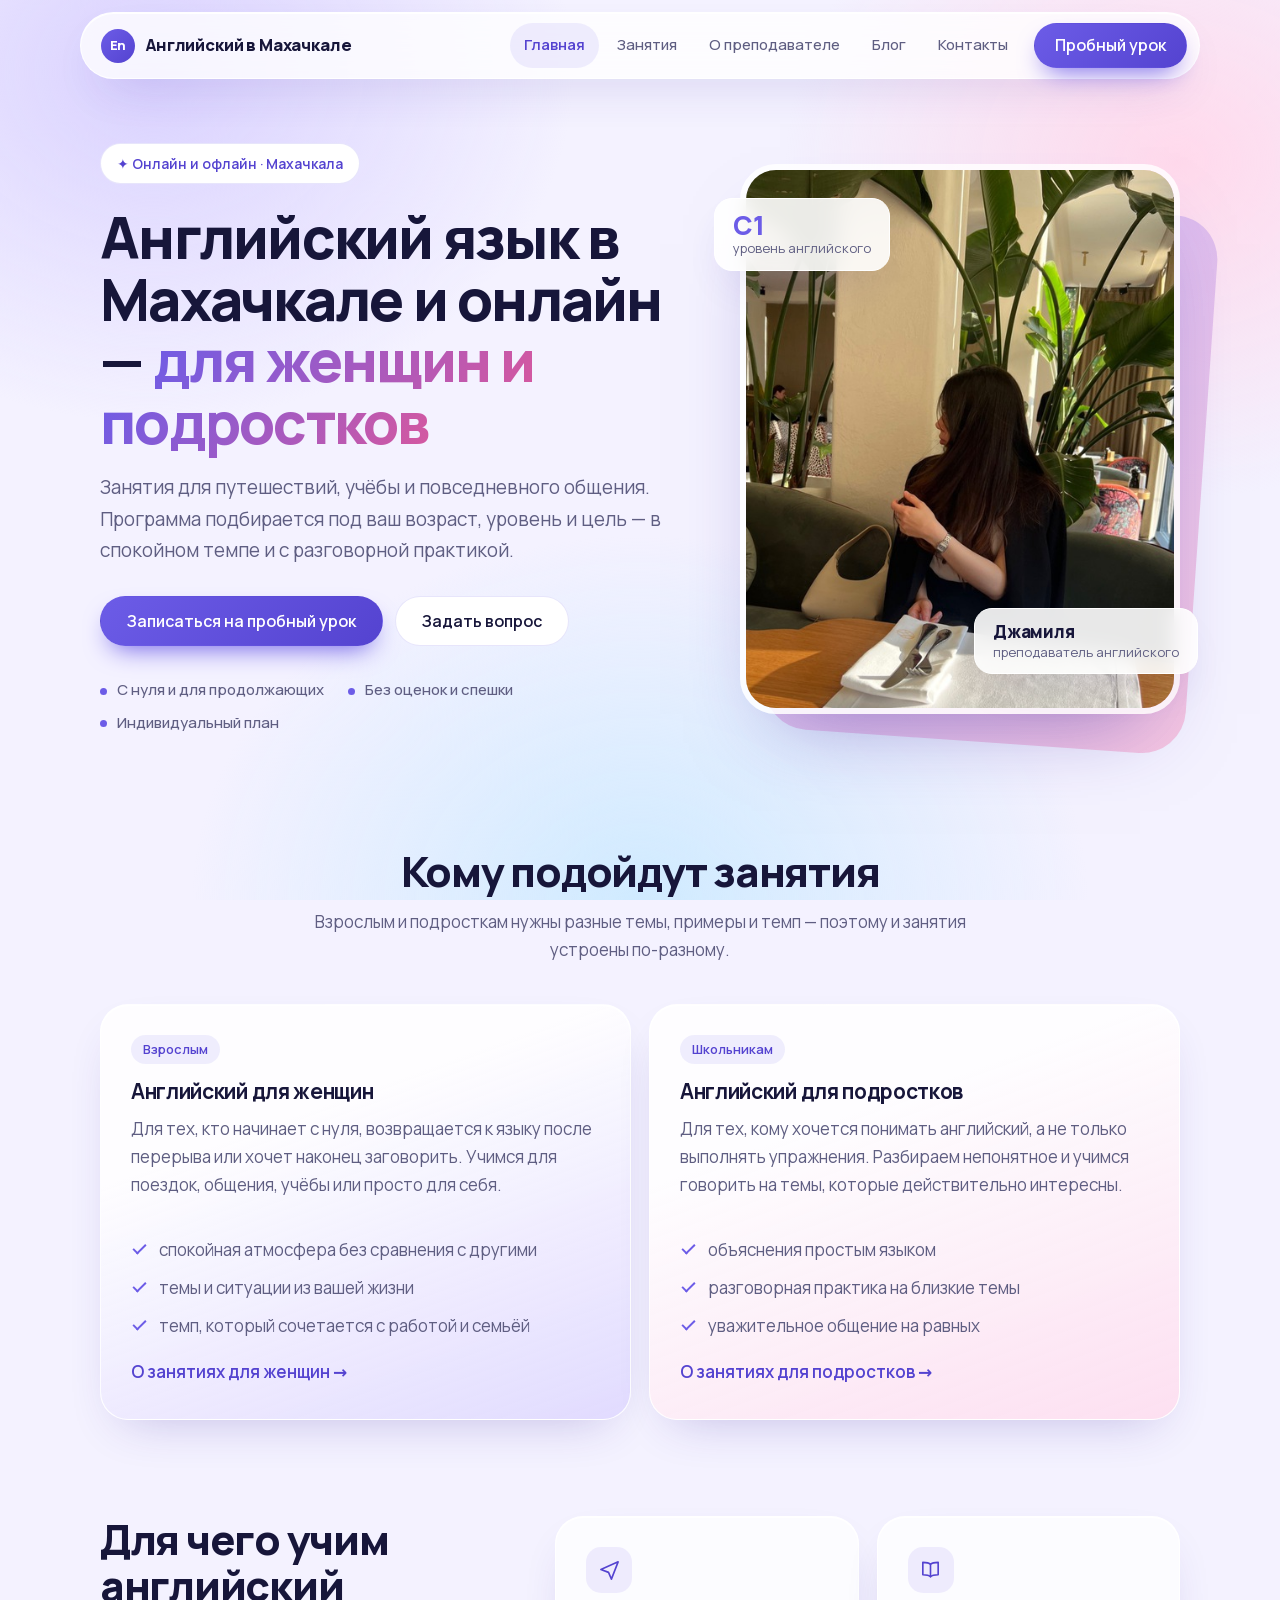
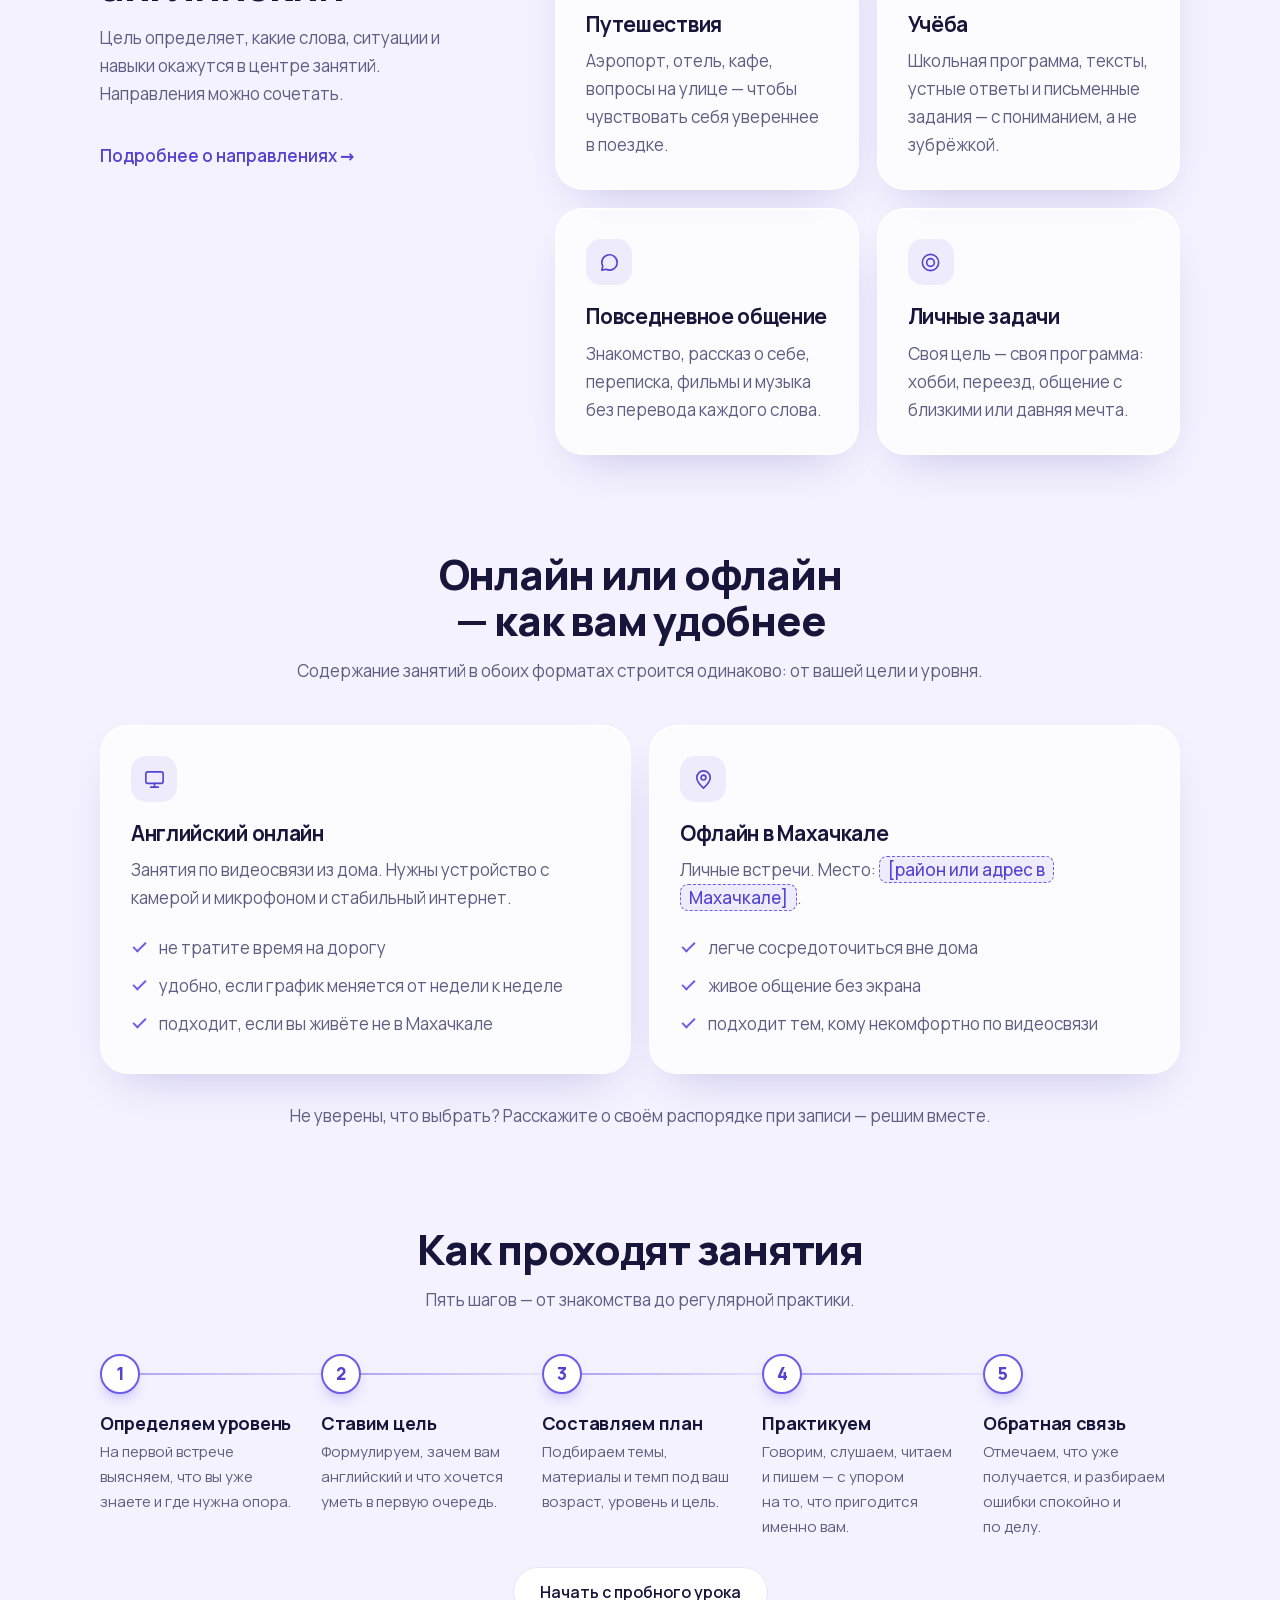
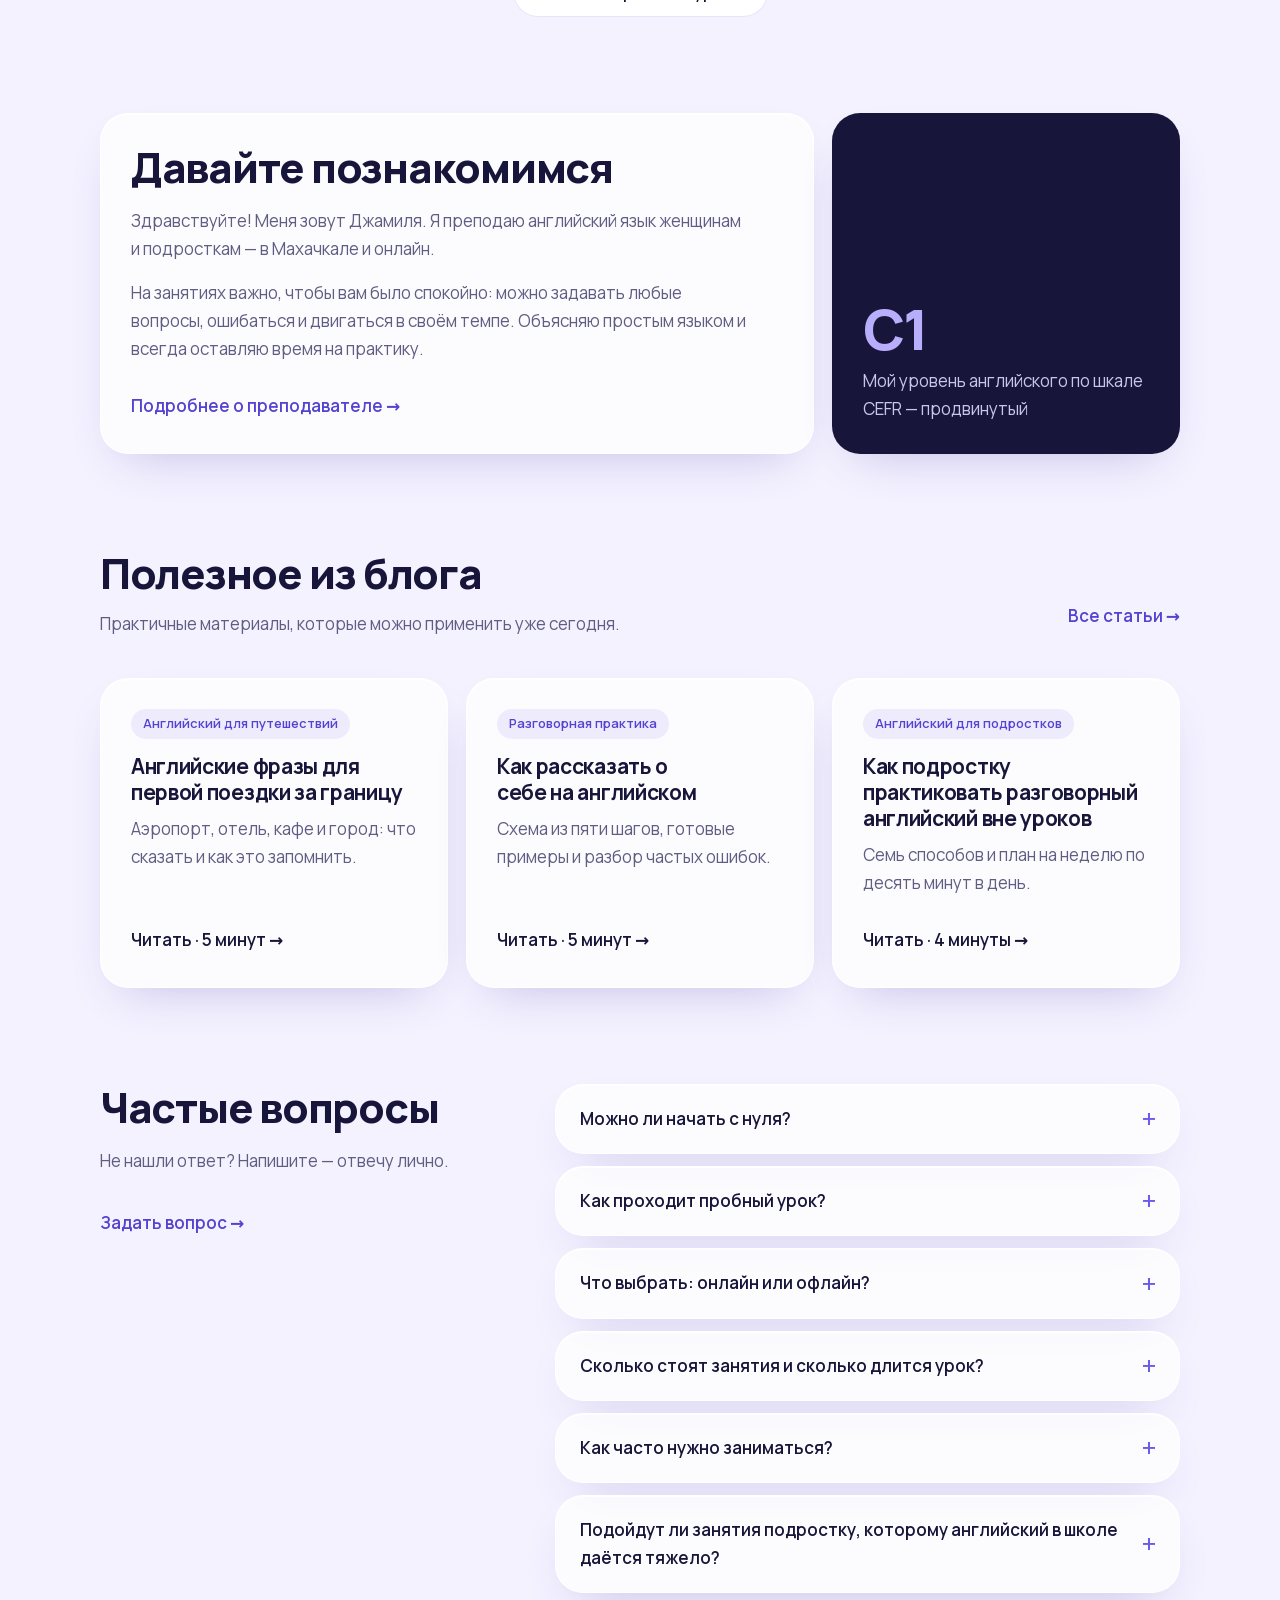
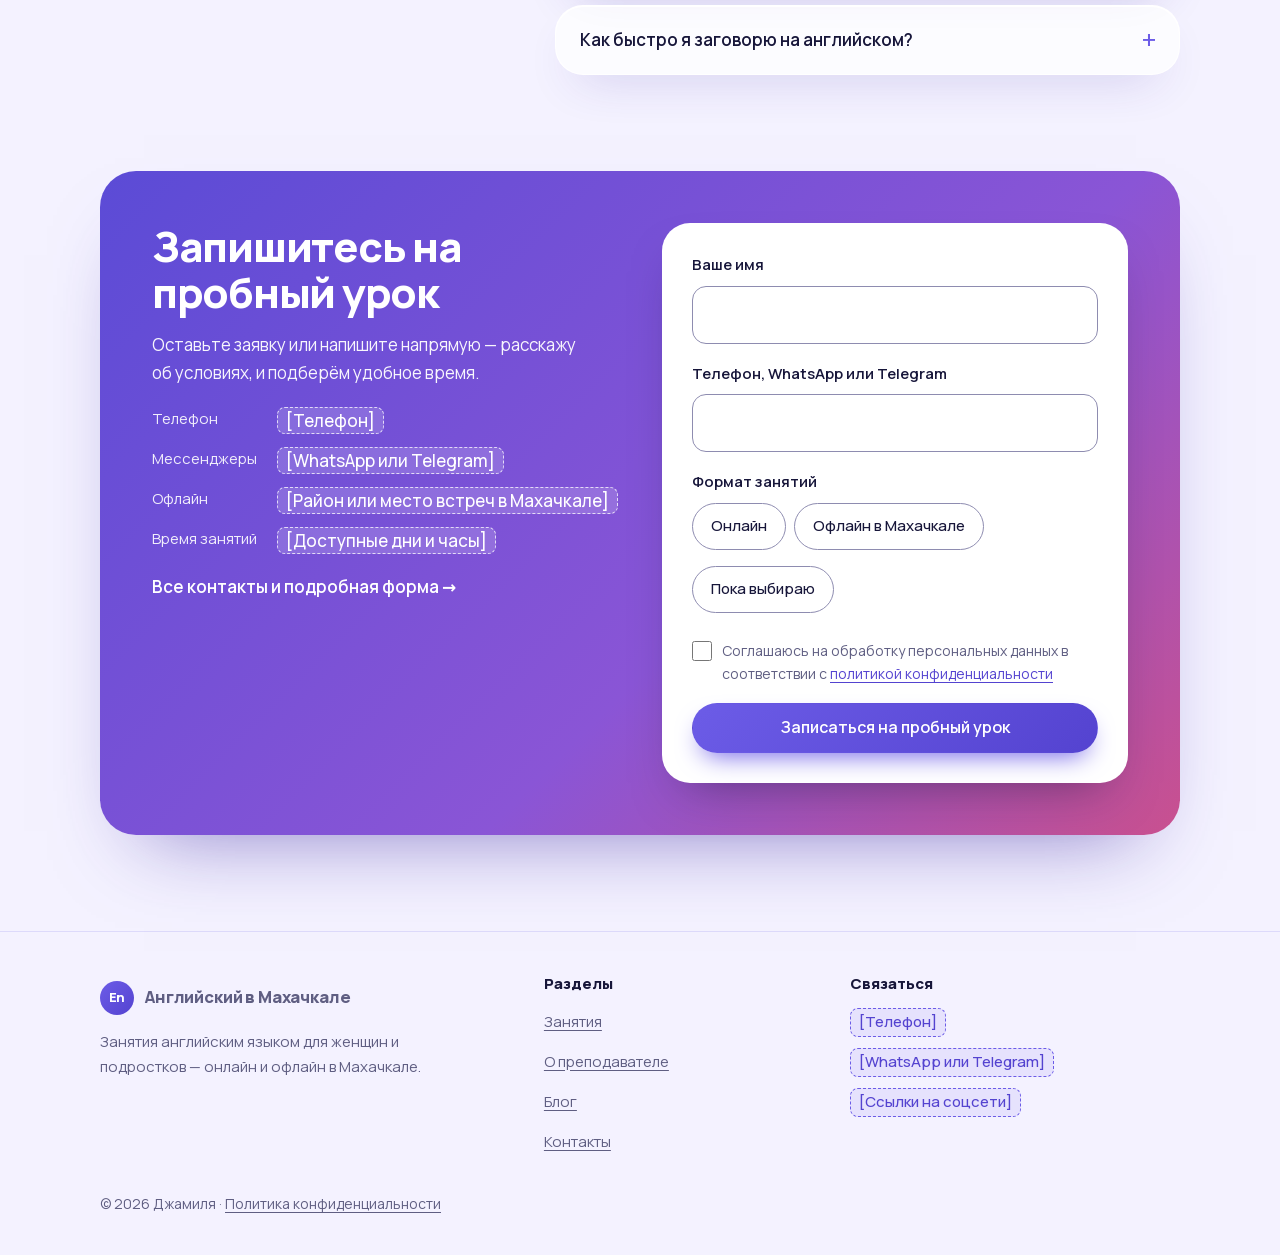
==== index.html @ 47efc15c "Add files via upload" ====
<!doctype html>
<html lang="ru" class="no-js">
<head>
<meta charset="utf-8">
<meta name="viewport" content="width=device-width, initial-scale=1">
<title>Английский язык в Махачкале для женщин и подростков — онлайн и офлайн</title>
<meta name="description" content="Репетитор английского в Махачкале: занятия для женщин и подростков онлайн и офлайн. Английский для путешествий, учёбы и общения. Запишитесь на пробный урок.">
<meta name="theme-color" content="#f4f2ff">
<meta property="og:type" content="website">
<meta property="og:locale" content="ru_RU">
<meta property="og:title" content="Английский язык в Махачкале для женщин и подростков — онлайн и офлайн">
<meta property="og:description" content="Занятия английским для путешествий, учёбы и повседневного общения. Программа подбирается под возраст, уровень и цель.">
<link rel="icon" href="favicon.svg" type="image/svg+xml">
<link rel="preload" href="fonts/manrope-cyrillic.woff2" as="font" type="font/woff2" crossorigin>
<link rel="stylesheet" href="css/style.css?v=5">
<script>document.documentElement.className = 'js'</script>
<script src="js/site.js?v=5" defer></script>
<script type="application/ld+json">
{
  "@context": "https://schema.org",
  "@type": "FAQPage",
  "mainEntity": [
    {"@type": "Question", "name": "Можно ли начать с нуля?", "acceptedAnswer": {"@type": "Answer", "text": "Да. Программа подбирается под ваш начальный уровень. Если вы никогда не учили английский или всё забыли, начнём с самых основ и будем двигаться в комфортном темпе."}},
    {"@type": "Question", "name": "Как проходит пробный урок?", "acceptedAnswer": {"@type": "Answer", "text": "Мы знакомимся, обсуждаем, зачем вам английский, и определяем ваш текущий уровень. Вы пробуете формат занятий и решаете, подходит ли он вам. Условия пробного урока подскажу при записи."}},
    {"@type": "Question", "name": "Что выбрать: онлайн или офлайн?", "acceptedAnswer": {"@type": "Answer", "text": "Онлайн удобен, если важно экономить время на дорогу или вы живёте не в Махачкале. Офлайн подойдёт тем, кому легче сосредоточиться при личной встрече. Содержание занятий в обоих форматах строится одинаково — от вашей цели."}},
    {"@type": "Question", "name": "Сколько стоят занятия и сколько длится урок?", "acceptedAnswer": {"@type": "Answer", "text": "Стоимость, продолжительность и расписание зависят от формата. Напишите мне или оставьте заявку — расскажу об актуальных условиях и свободном времени."}},
    {"@type": "Question", "name": "Как часто нужно заниматься?", "acceptedAnswer": {"@type": "Answer", "text": "Это зависит от вашей цели и графика. Важнее всего регулярность: небольшие, но постоянные шаги дают больше, чем редкие рывки. Удобный ритм обсудим на первой встрече."}},
    {"@type": "Question", "name": "Подойдут ли занятия подростку, которому английский в школе даётся тяжело?", "acceptedAnswer": {"@type": "Answer", "text": "Да. Сначала разберёмся, где именно возникают трудности, и вернёмся к темам, которые остались непонятыми. Занятия проходят в спокойной обстановке, без оценок и сравнения с одноклассниками."}},
    {"@type": "Question", "name": "Как быстро я заговорю на английском?", "acceptedAnswer": {"@type": "Answer", "text": "У каждого свой темп: он зависит от начального уровня, регулярности занятий и практики между уроками. Обещать точный срок было бы нечестно. Разговорной практике уделяем время с первых занятий — начиная с простых фраз о себе."}}
  ]
}
</script>
<script type="application/ld+json">
{
  "@context": "https://schema.org",
  "@graph": [
    {
      "@type": "WebSite",
      "name": "Английский в Махачкале",
      "inLanguage": "ru",
      "description": "Занятия английским языком для женщин и подростков — онлайн и офлайн в Махачкале."
    },
    {
      "@type": "Person",
      "name": "Джамиля",
      "jobTitle": "Преподаватель английского языка",
      "knowsLanguage": "en",
      "workLocation": {
        "@type": "City",
        "name": "Махачкала"
      },
      "description": "Преподаёт английский язык женщинам и подросткам онлайн и офлайн в Махачкале. Уровень английского — C1."
    }
  ]
}
</script>
</head>
<body>
<a class="skip" href="#main">Перейти к содержанию</a>

<header class="site-header">
  <a class="logo" href="index.html" aria-label="Английский в Махачкале — на главную"><span class="logo-mark" aria-hidden="true">En</span>Английский в Махачкале</a>
  <button class="nav-toggle" type="button" aria-expanded="false" aria-controls="site-nav"><span class="sr-only">Меню</span><span aria-hidden="true"></span></button>
  <nav id="site-nav" class="site-nav" aria-label="Основная навигация">
    <a href="index.html" aria-current="page">Главная</a>
    <a href="zanyatiya.html">Занятия</a>
    <a href="o-prepodavatele.html">О преподавателе</a>
    <a href="blog.html">Блог</a>
    <a href="kontakty.html">Контакты</a>
    <a class="btn" href="kontakty.html#zapis">Пробный урок</a>
  </nav>
</header>

<main id="main">
  <div class="wrap">

    <section class="hero">
      <div class="hero-text">
        <span class="chip">✦ Онлайн и офлайн · Махачкала</span>
        <h1>Английский язык в Махачкале и онлайн — <em>для женщин и подростков</em></h1>
        <p class="lead">Занятия для путешествий, учёбы и повседневного общения. Программа подбирается под ваш возраст, уровень и цель — в спокойном темпе и с разговорной практикой.</p>
        <div class="actions">
          <a class="btn" href="#zapis">Записаться на пробный урок</a>
          <a class="btn btn-ghost" href="kontakty.html#svyaz">Задать вопрос</a>
        </div>
        <ul class="facts">
          <li>С нуля и для продолжающих</li>
          <li>Без оценок и спешки</li>
          <li>Индивидуальный план</li>
        </ul>
      </div>
      <div class="hero-visual">
        <figure class="hero-photo">
          <img src="images/prepodavatel-angliyskogo.jpg" width="640" height="640" fetchpriority="high" alt="Джамиля, преподаватель английского языка в Махачкале, за столиком в кафе среди зелени">
        </figure>
        <p class="float float-a"><strong>C1</strong>уровень английского</p>
        <p class="float float-b"><strong>Джамиля</strong>преподаватель английского</p>
      </div>
    </section>

    <section class="section" aria-labelledby="h-komu">
      <div class="section-head">
        <h2 id="h-komu">Кому подойдут занятия</h2>
        <p>Взрослым и подросткам нужны разные темы, примеры и темп — поэтому и занятия устроены по-разному.</p>
      </div>
      <div class="grid g2">
        <div class="card tint-violet">
          <span class="tag">Взрослым</span>
          <h3>Английский для женщин</h3>
          <p>Для тех, кто начинает с нуля, возвращается к языку после перерыва или хочет наконец заговорить. Учимся для поездок, общения, учёбы или просто для себя.</p>
          <ul class="ticks">
            <li>спокойная атмосфера без сравнения с другими</li>
            <li>темы и ситуации из вашей жизни</li>
            <li>темп, который сочетается с работой и семьёй</li>
          </ul>
          <a class="more" href="zanyatiya.html#dlya-zhenshchin">О занятиях для женщин&nbsp;→</a>
        </div>
        <div class="card tint-pink">
          <span class="tag">Школьникам</span>
          <h3>Английский для подростков</h3>
          <p>Для тех, кому хочется понимать английский, а не только выполнять упражнения. Разбираем непонятное и учимся говорить на темы, которые действительно интересны.</p>
          <ul class="ticks">
            <li>объяснения простым языком</li>
            <li>разговорная практика на близкие темы</li>
            <li>уважительное общение на равных</li>
          </ul>
          <a class="more" href="zanyatiya.html#dlya-podrostkov">О занятиях для подростков&nbsp;→</a>
        </div>
      </div>
    </section>

    <section class="section" aria-labelledby="h-tseli">
      <div class="split">
        <div class="split-head">
          <h2 id="h-tseli">Для чего учим английский</h2>
          <p>Цель определяет, какие слова, ситуации и навыки окажутся в центре занятий. Направления можно сочетать.</p>
          <a class="more" href="zanyatiya.html#napravleniya">Подробнее о направлениях&nbsp;→</a>
        </div>
        <div class="grid g2">
          <div class="card">
            <div class="ico" aria-hidden="true"><svg viewBox="0 0 24 24"><path d="M3 12l18-8-7 18-3-7z"/></svg></div>
            <h3>Путешествия</h3>
            <p>Аэропорт, отель, кафе, вопросы на улице — чтобы чувствовать себя увереннее в поездке.</p>
          </div>
          <div class="card">
            <div class="ico" aria-hidden="true"><svg viewBox="0 0 24 24"><path d="M12 6.5C10.5 5 8 4.5 4 4.5v13c4 0 6.5.5 8 2 1.5-1.5 4-2 8-2v-13c-4 0-6.5.5-8 2z"/><path d="M12 6.5v13"/></svg></div>
            <h3>Учёба</h3>
            <p>Школьная программа, тексты, устные ответы и письменные задания — с пониманием, а не зубрёжкой.</p>
          </div>
          <div class="card">
            <div class="ico" aria-hidden="true"><svg viewBox="0 0 24 24"><path d="M20 12a8 8 0 0 1-11.6 7.1L4 20l1-4.2A8 8 0 1 1 20 12z"/></svg></div>
            <h3>Повседневное общение</h3>
            <p>Знакомство, рассказ о себе, переписка, фильмы и музыка без перевода каждого слова.</p>
          </div>
          <div class="card">
            <div class="ico" aria-hidden="true"><svg viewBox="0 0 24 24"><circle cx="12" cy="12" r="8.5"/><circle cx="12" cy="12" r="4"/></svg></div>
            <h3>Личные задачи</h3>
            <p>Своя цель — своя программа: хобби, переезд, общение с близкими или давняя мечта.</p>
          </div>
        </div>
      </div>
    </section>

    <section class="section" id="formaty" aria-labelledby="h-formaty">
      <div class="section-head">
        <h2 id="h-formaty">Онлайн или офлайн — как вам удобнее</h2>
        <p>Содержание занятий в обоих форматах строится одинаково: от вашей цели и уровня.</p>
      </div>
      <div class="grid g2">
        <div class="card">
          <div class="ico" aria-hidden="true"><svg viewBox="0 0 24 24"><rect x="3" y="4" width="18" height="12" rx="2"/><path d="M8 20h8M12 16v4"/></svg></div>
          <h3>Английский онлайн</h3>
          <p>Занятия по видеосвязи из дома. Нужны устройство с камерой и микрофоном и стабильный интернет.</p>
          <ul class="ticks">
            <li>не тратите время на дорогу</li>
            <li>удобно, если график меняется от недели к неделе</li>
            <li>подходит, если вы живёте не в Махачкале</li>
          </ul>
        </div>
        <div class="card">
          <div class="ico" aria-hidden="true"><svg viewBox="0 0 24 24"><path d="M12 21s7-6.2 7-11a7 7 0 1 0-14 0c0 4.8 7 11 7 11z"/><circle cx="12" cy="10" r="2.5"/></svg></div>
          <h3>Офлайн в Махачкале</h3>
          <p>Личные встречи. Место: <span class="fill">[район или адрес в Махачкале]</span>.</p>
          <ul class="ticks">
            <li>легче сосредоточиться вне дома</li>
            <li>живое общение без экрана</li>
            <li>подходит тем, кому некомфортно по видеосвязи</li>
          </ul>
        </div>
      </div>
      <p class="hint">Не уверены, что выбрать? Расскажите о своём распорядке при записи — решим вместе.</p>
    </section>

    <section class="section" aria-labelledby="h-process">
      <div class="section-head">
        <h2 id="h-process">Как проходят занятия</h2>
        <p>Пять шагов — от знакомства до регулярной практики.</p>
      </div>
      <ol class="steps">
        <li><h3>Определяем уровень</h3><p>На первой встрече выясняем, что вы уже знаете и где нужна опора.</p></li>
        <li><h3>Ставим цель</h3><p>Формулируем, зачем вам английский и что хочется уметь в первую очередь.</p></li>
        <li><h3>Составляем план</h3><p>Подбираем темы, материалы и темп под ваш возраст, уровень и цель.</p></li>
        <li><h3>Практикуем</h3><p>Говорим, слушаем, читаем и пишем — с упором на то, что пригодится именно вам.</p></li>
        <li><h3>Обратная связь</h3><p>Отмечаем, что уже получается, и разбираем ошибки спокойно и по делу.</p></li>
      </ol>
      <p class="hint"><a class="btn btn-ghost" href="#zapis">Начать с пробного урока</a></p>
    </section>

    <section class="section" aria-labelledby="h-znakomstvo">
      <div class="bento">
        <div class="card b-intro">
          <h2 id="h-znakomstvo">Давайте познакомимся</h2>
          <p>Здравствуйте! Меня зовут Джамиля. Я преподаю английский язык женщинам и подросткам — в Махачкале и онлайн.</p>
          <p>На занятиях важно, чтобы вам было спокойно: можно задавать любые вопросы, ошибаться и двигаться в своём темпе. Объясняю простым языком и всегда оставляю время на практику.</p>
          <a class="more" href="o-prepodavatele.html">Подробнее о преподавателе&nbsp;→</a>
        </div>
        <div class="card dark b-stat">
          <p class="big">C1</p>
          <p>Мой уровень английского по шкале CEFR — продвинутый</p>
        </div>
      </div>
    </section>

    <!-- ОТЗЫВЫ. Раскомментируйте блок, когда появятся настоящие отзывы учеников (с их согласия).
    <section class="section" aria-labelledby="h-otzyvy">
      <div class="section-head"><h2 id="h-otzyvy">Отзывы учеников</h2></div>
      <div class="grid g3">
        <figure class="card review">
          <blockquote>Текст отзыва</blockquote>
          <figcaption><cite>Имя ученицы или ученика</cite></figcaption>
        </figure>
      </div>
    </section>
    -->

    <section class="section" aria-labelledby="h-blog">
      <div class="section-head row">
        <div>
          <h2 id="h-blog">Полезное из блога</h2>
          <p>Практичные материалы, которые можно применить уже сегодня.</p>
        </div>
        <a class="more" href="blog.html">Все статьи&nbsp;→</a>
      </div>
      <div class="grid g3">
        <article class="card post">
          <span class="tag">Английский для путешествий</span>
          <h3><a href="blog/angliyskie-frazy-dlya-pervoy-poezdki.html">Английские фразы для первой поездки за границу</a></h3>
          <p>Аэропорт, отель, кафе и город: что сказать и как это запомнить.</p>
          <span class="more" aria-hidden="true">Читать · 5 минут&nbsp;→</span>
        </article>
        <article class="card post">
          <span class="tag">Разговорная практика</span>
          <h3><a href="blog/kak-rasskazat-o-sebe-na-angliyskom.html">Как рассказать о себе на английском</a></h3>
          <p>Схема из пяти шагов, готовые примеры и разбор частых ошибок.</p>
          <span class="more" aria-hidden="true">Читать · 5 минут&nbsp;→</span>
        </article>
        <article class="card post">
          <span class="tag">Английский для подростков</span>
          <h3><a href="blog/kak-podrostku-praktikovat-razgovornyy-angliyskiy.html">Как подростку практиковать разговорный английский вне уроков</a></h3>
          <p>Семь способов и план на неделю по десять минут в день.</p>
          <span class="more" aria-hidden="true">Читать · 4 минуты&nbsp;→</span>
        </article>
      </div>
    </section>

    <section class="section" aria-labelledby="h-faq">
      <div class="split">
        <div class="split-head">
          <h2 id="h-faq">Частые вопросы</h2>
          <p>Не нашли ответ? Напишите — отвечу лично.</p>
          <a class="more" href="kontakty.html#svyaz">Задать вопрос&nbsp;→</a>
        </div>
        <div class="faq">
          <details class="card"><summary>Можно ли начать с нуля?</summary><p>Да. Программа подбирается под ваш начальный уровень. Если вы никогда не учили английский или всё забыли, начнём с самых основ и будем двигаться в комфортном темпе.</p></details>
          <details class="card"><summary>Как проходит пробный урок?</summary><p>Мы знакомимся, обсуждаем, зачем вам английский, и определяем ваш текущий уровень. Вы пробуете формат занятий и решаете, подходит ли он вам. Условия пробного урока подскажу при записи.</p></details>
          <details class="card"><summary>Что выбрать: онлайн или офлайн?</summary><p>Онлайн удобен, если важно экономить время на дорогу или вы живёте не в Махачкале. Офлайн подойдёт тем, кому легче сосредоточиться при личной встрече. Содержание занятий в обоих форматах строится одинаково — от вашей цели.</p></details>
          <details class="card"><summary>Сколько стоят занятия и сколько длится урок?</summary><p>Стоимость, продолжительность и расписание зависят от формата. Напишите мне или оставьте заявку — расскажу об актуальных условиях и свободном времени.</p></details>
          <details class="card"><summary>Как часто нужно заниматься?</summary><p>Это зависит от вашей цели и графика. Важнее всего регулярность: небольшие, но постоянные шаги дают больше, чем редкие рывки. Удобный ритм обсудим на первой встрече.</p></details>
          <details class="card"><summary>Подойдут ли занятия подростку, которому английский в школе даётся тяжело?</summary><p>Да. Сначала разберёмся, где именно возникают трудности, и вернёмся к темам, которые остались непонятыми. Занятия проходят в спокойной обстановке, без оценок и сравнения с одноклассниками.</p></details>
          <details class="card"><summary>Как быстро я заговорю на английском?</summary><p>У каждого свой темп: он зависит от начального уровня, регулярности занятий и практики между уроками. Обещать точный срок было бы нечестно. Разговорной практике уделяем время с первых занятий — начиная с простых фраз о себе.</p></details>
        </div>
      </div>
    </section>

    <section class="section" id="zapis" aria-labelledby="h-zapis">
      <div class="signup">
        <div class="signup-text">
          <h2 id="h-zapis">Запишитесь на пробный урок</h2>
          <p>Оставьте заявку или напишите напрямую — расскажу об условиях, и подберём удобное время.</p>
          <dl class="contacts">
            <dt>Телефон</dt><dd><span class="fill">[Телефон]</span></dd>
            <dt>Мессенджеры</dt><dd><span class="fill">[WhatsApp или Telegram]</span></dd>
            <dt>Офлайн</dt><dd><span class="fill">[Район или место встреч в Махачкале]</span></dd>
            <dt>Время занятий</dt><dd><span class="fill">[Доступные дни и часы]</span></dd>
          </dl>
          <a class="more" href="kontakty.html">Все контакты и подробная форма&nbsp;→</a>
        </div>
        <form class="form" data-lead aria-label="Запись на пробный урок">
          <input type="hidden" name="form" value="Главная: запись на пробный урок">
          <div class="field">
            <label for="q-name">Ваше имя</label>
            <input id="q-name" name="name" type="text" autocomplete="name" required>
          </div>
          <div class="field">
            <label for="q-contact">Телефон, WhatsApp или Telegram</label>
            <input id="q-contact" name="contact" type="text" autocomplete="tel" required>
          </div>
          <fieldset class="field">
            <legend>Формат занятий</legend>
            <div class="opts">
              <label class="opt"><input type="radio" name="format" value="Онлайн" required><span>Онлайн</span></label>
              <label class="opt"><input type="radio" name="format" value="Офлайн в Махачкале"><span>Офлайн в Махачкале</span></label>
              <label class="opt"><input type="radio" name="format" value="Пока выбираю"><span>Пока выбираю</span></label>
            </div>
          </fieldset>
          <label class="consent"><input type="checkbox" name="consent" required><span>Соглашаюсь на обработку персональных данных в соответствии с <a href="politika-konfidentsialnosti.html">политикой конфиденциальности</a></span></label>
          <div class="hp" aria-hidden="true"><label>Не заполняйте это поле <input type="text" name="website" tabindex="-1" autocomplete="off"></label></div>
          <button class="btn" type="submit">Записаться на пробный урок</button>
          <p class="form-status" role="status" aria-live="polite"></p>
        </form>
      </div>
    </section>

  </div>
</main>

<footer class="site-footer">
  <div class="wrap">
    <div class="footer-grid">
      <div>
        <a class="logo" href="index.html"><span class="logo-mark" aria-hidden="true">En</span>Английский в Махачкале</a>
        <p>Занятия английским языком для женщин и подростков — онлайн и офлайн в Махачкале.</p>
      </div>
      <nav aria-label="Разделы сайта">
        <h2>Разделы</h2>
        <ul>
          <li><a href="zanyatiya.html">Занятия</a></li>
          <li><a href="o-prepodavatele.html">О преподавателе</a></li>
          <li><a href="blog.html">Блог</a></li>
          <li><a href="kontakty.html">Контакты</a></li>
        </ul>
      </nav>
      <div>
        <h2>Связаться</h2>
        <ul>
          <li><span class="fill">[Телефон]</span></li>
          <li><span class="fill">[WhatsApp или Telegram]</span></li>
          <li><span class="fill">[Ссылки на соцсети]</span></li>
        </ul>
      </div>
    </div>
    <p class="footer-bottom">© 2026 Джамиля · <a href="politika-konfidentsialnosti.html">Политика конфиденциальности</a></p>
  </div>
</footer>

<a class="btn mobile-cta" href="#zapis">Записаться на пробный урок</a>
</body>
</html>
---- css/style.css ----
/* ==========================================================================
   Английский в Махачкале — стили сайта
   Палитра: мягкие пастельные градиенты, «стекло» и фиолетовый акцент
   ========================================================================== */

/* Шрифт Manrope лежит в папке fonts (лицензия SIL OFL — fonts/OFL.txt) */
@font-face {
  font-family: "Manrope";
  font-style: normal;
  font-weight: 400 800;
  font-display: swap;
  src: url("../fonts/manrope-cyrillic.woff2") format("woff2");
  unicode-range: U+0301, U+0400-045F, U+0490-0491, U+04B0-04B1, U+2116;
}
@font-face {
  font-family: "Manrope";
  font-style: normal;
  font-weight: 400 800;
  font-display: swap;
  src: url("../fonts/manrope-latin.woff2") format("woff2");
  unicode-range: U+0000-00FF, U+0131, U+0152-0153, U+02BB-02BC, U+02C6, U+02DA, U+02DC, U+0304, U+0308, U+0329, U+2000-206F, U+20AC, U+2122, U+2191, U+2193, U+2212, U+2215, U+FEFF, U+FFFD;
}

:root {
  --bg: #f4f2ff;
  --ink: #17163a;
  --mute: #5f5e82;
  --accent: #6c5ce7;
  --accent-dark: #5443d0;
  --accent-pink: #d6589f;
  --accent-soft: rgba(108, 92, 231, .1);
  --gradient: linear-gradient(135deg, #5b4bd6, #8a55d6 60%, #c9508f);
  --card: rgba(255, 255, 255, .74);
  --line: rgba(108, 92, 231, .16);
  --field-line: #8e8cb0;
  --danger: #b3261e;
  --ok: #1d7a4c;
  --radius: 28px;
  --radius-md: 18px;
  --radius-sm: 14px;
  --shadow: 0 20px 50px -24px rgba(60, 40, 160, .3);
  --ease: cubic-bezier(.2, .7, .2, 1);
  --z-cta: 9;
  --z-header: 10;
  --z-consent: 11;
}

*, *::before, *::after { box-sizing: border-box; }
html { scroll-behavior: smooth; -webkit-text-size-adjust: 100%; }
[id] { scroll-margin-top: 104px; }

body {
  margin: 0;
  color: var(--ink);
  background: var(--bg);
  font: 400 17px/1.65 Manrope, system-ui, -apple-system, "Segoe UI", Roboto, sans-serif;
  -webkit-font-smoothing: antialiased;
  overflow-x: hidden;
}
body::before {
  content: "";
  position: fixed;
  inset: 0;
  z-index: -1;
  pointer-events: none;
  background:
    radial-gradient(600px 500px at 12% 8%, #d9d1ff, transparent 70%),
    radial-gradient(560px 480px at 92% 18%, #ffd9ec, transparent 70%),
    radial-gradient(640px 520px at 50% 100%, #cfeaff, transparent 70%);
}
::selection { background: rgba(108, 92, 231, .22); }

img { max-width: 100%; height: auto; }
a { color: var(--accent-dark); text-underline-offset: 3px; }
a:hover { color: var(--accent); }
:focus-visible { outline: 3px solid var(--accent); outline-offset: 3px; border-radius: 6px; }

h1, h2, h3 { margin: 0; letter-spacing: -.03em; line-height: 1.1; text-wrap: balance; overflow-wrap: break-word; }
h1 { font-size: clamp(32px, 4.6vw, 58px); font-weight: 800; line-height: 1.06; }
h2 { font-size: clamp(26px, 3.4vw, 42px); font-weight: 800; }
h3, .h3 { font-size: 21px; font-weight: 700; letter-spacing: -.015em; line-height: 1.25; }
h1 em {
  font-style: normal;
  color: var(--accent);
  background: linear-gradient(120deg, var(--accent), var(--accent-pink));
  -webkit-background-clip: text;
  background-clip: text;
  -webkit-text-fill-color: transparent;
  -webkit-box-decoration-break: clone;
  box-decoration-break: clone;
}
p { margin: 0 0 16px; text-wrap: pretty; }

main { overflow-x: clip; }
.wrap { max-width: 1120px; margin: 0 auto; padding: 0 20px; }
.sr-only { position: absolute; width: 1px; height: 1px; overflow: hidden; clip: rect(0 0 0 0); white-space: nowrap; }
.skip { position: absolute; left: -999px; top: 8px; z-index: 20; background: var(--ink); color: #fff; padding: 10px 16px; border-radius: 10px; }
.skip:focus { left: 8px; color: #fff; }

/* Поля, которые нужно заполнить своими данными */
.fill {
  background: var(--accent-soft);
  border: 1px dashed var(--accent);
  border-radius: 8px;
  padding: 1px 8px;
  color: var(--accent-dark);
  font-weight: 500;
  -webkit-box-decoration-break: clone;
  box-decoration-break: clone;
}

/* --- Карточка («стекло») ------------------------------------------------ */
.card {
  background: var(--card);
  border: 1px solid rgba(255, 255, 255, .9);
  border-radius: var(--radius);
  box-shadow: inset 0 1px 0 #fff, var(--shadow);
  padding: 30px;
}
.card h3, .card .h3 { margin-bottom: 10px; }
.card p { color: var(--mute); }
.card > :last-child { margin-bottom: 0; }
.card.dark { background: var(--ink); border-color: transparent; box-shadow: var(--shadow); color: #fff; }
.card.dark p { color: #c9c6ee; }
.card.dark .big { color: #b9aefc !important; }
.card.tint-violet { background: linear-gradient(160deg, rgba(255, 255, 255, .86) 30%, rgba(217, 209, 255, .7)); }
.card.tint-pink { background: linear-gradient(160deg, rgba(255, 255, 255, .86) 30%, rgba(255, 217, 236, .75)); }

/* --- Шапка -------------------------------------------------------------- */
.site-header {
  position: sticky;
  top: 12px;
  z-index: var(--z-header);
  width: calc(100% - 40px);
  max-width: 1120px;
  margin: 12px auto 0;
  padding: 10px 12px 10px 20px;
  border-radius: 999px;
  display: flex;
  align-items: center;
  justify-content: space-between;
  gap: 16px;
  background: rgba(255, 255, 255, .78);
  border: 1px solid rgba(255, 255, 255, .9);
  box-shadow: inset 0 1px 0 #fff, var(--shadow);
  -webkit-backdrop-filter: blur(16px);
  backdrop-filter: blur(16px);
}
.logo { display: inline-flex; align-items: center; gap: 10px; min-height: 44px; font-weight: 800; font-size: 16.5px; line-height: 1.15; color: var(--ink); text-decoration: none; letter-spacing: -.01em; }
.logo:hover { color: var(--ink); }
.logo-mark { flex: none; width: 34px; height: 34px; border-radius: 50%; background: linear-gradient(135deg, var(--accent), var(--accent-dark)); color: #fff; display: grid; place-items: center; font-size: 13px; }
.site-nav { display: flex; align-items: center; gap: 4px; font-size: 15px; font-weight: 500; }
.site-nav a { padding: 10px 14px; border-radius: 999px; color: var(--mute); text-decoration: none; transition: background .2s, color .2s; }
.site-nav a:hover { color: var(--ink); background: rgba(108, 92, 231, .06); }
.site-nav a[aria-current="page"] { color: var(--accent-dark); background: var(--accent-soft); font-weight: 600; }
.site-nav a.btn { margin-left: 8px; padding: 12px 20px; }
.nav-toggle { display: none; flex: none; width: 44px; height: 44px; border-radius: 50%; border: 1px solid var(--line); background: #fff; align-items: center; justify-content: center; cursor: pointer; padding: 0; }
.nav-toggle span[aria-hidden] { position: relative; width: 18px; height: 2px; border-radius: 2px; background: var(--ink); transition: background .2s; }
.nav-toggle span[aria-hidden]::before, .nav-toggle span[aria-hidden]::after { content: ""; position: absolute; left: 0; width: 18px; height: 2px; border-radius: 2px; background: var(--ink); transition: transform .25s var(--ease); }
.nav-toggle span[aria-hidden]::before { transform: translateY(-6px); }
.nav-toggle span[aria-hidden]::after { transform: translateY(6px); }
.nav-toggle[aria-expanded="true"] span[aria-hidden] { background: transparent; }
.nav-toggle[aria-expanded="true"] span[aria-hidden]::before { transform: rotate(45deg); }
.nav-toggle[aria-expanded="true"] span[aria-hidden]::after { transform: rotate(-45deg); }

/* --- Кнопки ------------------------------------------------------------- */
.btn {
  display: inline-flex;
  align-items: center;
  justify-content: center;
  min-height: 50px;
  padding: 14px 26px;
  border-radius: 999px;
  border: 1px solid transparent;
  background: linear-gradient(135deg, var(--accent), var(--accent-dark));
  color: #fff;
  font-family: inherit;
  font-size: 16px;
  font-weight: 600;
  line-height: 1.2;
  text-align: center;
  text-decoration: none;
  cursor: pointer;
  box-shadow: 0 12px 26px -10px var(--accent);
  transition: transform .25s var(--ease), box-shadow .25s, border-color .25s, background .25s;
}
.btn:hover { color: #fff; transform: translateY(-2px); box-shadow: 0 18px 30px -10px var(--accent); }
.btn:active { transform: translateY(0) scale(.98); }
.btn[disabled] { opacity: .6; cursor: default; transform: none; }
.btn-ghost { background: #fff; color: var(--ink); border-color: var(--line); box-shadow: none; }
.btn-ghost:hover { background: #fff; color: var(--accent-dark); border-color: var(--accent); box-shadow: none; }
.site-nav a.btn, .site-nav a.btn:hover { min-height: 44px; color: #fff; background: linear-gradient(135deg, var(--accent), var(--accent-dark)); }

/* --- Первый экран ------------------------------------------------------- */
.hero { display: grid; grid-template-columns: minmax(0, 1.12fr) minmax(0, .88fr); gap: 56px; align-items: center; padding: 64px 0 16px; }
.hero h1 { margin: 22px 0 20px; }
.chip { display: inline-flex; align-items: center; gap: 8px; min-height: 40px; padding: 8px 16px; border-radius: 999px; background: #fff; border: 1px solid var(--line); color: var(--accent-dark); font-size: 14px; font-weight: 600; text-decoration: none; transition: border-color .2s, transform .2s var(--ease); }
a.chip:hover { border-color: var(--accent); transform: translateY(-1px); }
.lead { font-size: 19px; color: var(--mute); }
.lead.strong { color: var(--ink); }
.hero .lead { max-width: 54ch; margin: 0 0 30px; }
.actions { display: flex; flex-wrap: wrap; gap: 12px; }
.facts { list-style: none; padding: 0; margin: 32px 0 0; display: flex; flex-wrap: wrap; gap: 8px 24px; color: var(--mute); font-size: 15px; font-weight: 500; }
.facts li::before { content: ""; display: inline-block; width: 7px; height: 7px; border-radius: 50%; background: var(--accent); margin-right: 10px; vertical-align: middle; }

.hero-visual { position: relative; max-width: 440px; width: 100%; justify-self: end; }
.hero-visual::before { content: ""; position: absolute; inset: 7% -5% -5% 9%; z-index: -1; border-radius: 44px; background: linear-gradient(135deg, #b9aefc, #f6b6d6); transform: rotate(4deg); opacity: .75; }
.hero-photo { margin: 0; aspect-ratio: 4 / 5; border-radius: 36px; overflow: hidden; border: 6px solid rgba(255, 255, 255, .8); box-shadow: 0 40px 80px -40px rgba(60, 40, 160, .5); }
.hero-photo img { display: block; width: 100%; height: 100%; object-fit: cover; object-position: 56% center; }
.float { position: absolute; margin: 0; display: flex; flex-direction: column; padding: 12px 18px; border-radius: var(--radius-md); background: rgba(255, 255, 255, .9); border: 1px solid #fff; box-shadow: var(--shadow); -webkit-backdrop-filter: blur(10px); backdrop-filter: blur(10px); font-size: 13px; line-height: 1.35; color: var(--mute); }
.float strong { font-size: 17px; font-weight: 800; color: var(--ink); letter-spacing: -.01em; }
.float-a { left: -26px; top: 34px; }
.float-a strong { font-size: 26px; line-height: 1.1; color: var(--accent); }
.float-b { right: -18px; bottom: 40px; }

/* Заголовок внутренних страниц */
.page-hero { padding: 56px 0 0; max-width: 840px; }
.page-hero h1 { font-size: clamp(31px, 4.4vw, 52px); margin-bottom: 20px; }
.page-hero .lead { max-width: 62ch; }
.crumbs { list-style: none; padding: 0; margin: 0 0 22px; display: flex; flex-wrap: wrap; gap: 4px 8px; font-size: 14px; color: var(--mute); }
.crumbs li + li::before { content: "/"; margin-right: 8px; opacity: .5; }
.crumbs a { color: var(--mute); }
.chips { display: flex; flex-wrap: wrap; gap: 8px; margin-top: 24px; }

/* --- Секции и сетки ----------------------------------------------------- */
.section { padding-top: 96px; }
.section.tight { padding-top: 28px; }
.section-head { max-width: 720px; margin: 0 auto 40px; text-align: center; }
.section-head p { margin: 14px 0 0; color: var(--mute); }
.section-head.left { margin-left: 0; text-align: left; }
.section-head.row { max-width: none; display: flex; align-items: flex-end; justify-content: space-between; gap: 16px 32px; flex-wrap: wrap; text-align: left; }
.section-head.row .more { margin: 0; }

.grid { display: grid; gap: 18px; }
.grid.start { align-items: start; }
.g2 { grid-template-columns: repeat(2, 1fr); }
.g3 { grid-template-columns: repeat(3, 1fr); }
.g4 { grid-template-columns: repeat(4, 1fr); }

/* Заголовок слева, содержимое справа */
.split { display: grid; grid-template-columns: minmax(0, .78fr) minmax(0, 1.22fr); gap: 56px; align-items: start; }
.split-head { position: sticky; top: 112px; }
.split-head h2 { margin-bottom: 16px; }
.split-head p { color: var(--mute); max-width: 36ch; }

.bento { display: grid; grid-template-columns: repeat(6, 1fr); gap: 18px; }
.b-photo { grid-column: span 2; grid-row: span 2; }
.b-intro { grid-column: span 4; }
.b-intro h2 { margin-bottom: 16px; }
.b-intro p { max-width: 62ch; }
.b-stat { grid-column: span 2; display: flex; flex-direction: column; justify-content: flex-end; }
.card.photo { margin: 0; padding: 0; overflow: hidden; }
.photo img { display: block; width: 100%; height: 100%; object-fit: cover; }
.b-photo img { object-position: 56% center; }
.big { font-size: 56px; font-weight: 800; letter-spacing: -.04em; line-height: 1; color: var(--accent) !important; margin-bottom: 10px; }

.ico { width: 46px; height: 46px; border-radius: 15px; background: var(--accent-soft); color: var(--accent-dark); display: grid; place-items: center; margin-bottom: 18px; }
.ico svg { width: 23px; height: 23px; fill: none; stroke: currentColor; stroke-width: 1.7; stroke-linecap: round; stroke-linejoin: round; }

.ticks { list-style: none; padding: 0; margin: 16px 0 0; }
.ticks li { position: relative; padding: 5px 0 5px 28px; color: var(--mute); }
.ticks li::before { content: ""; position: absolute; left: 2px; top: 13px; width: 13px; height: 7px; border-left: 2px solid var(--accent); border-bottom: 2px solid var(--accent); transform: rotate(-45deg); }
.more { display: inline-flex; align-items: center; min-height: 44px; margin-top: 10px; font-weight: 600; text-decoration: none; }
.more:hover { text-decoration: underline; }
.card .more { margin-top: auto; padding-top: 10px; }
.card:has(> .more) { display: flex; flex-direction: column; }
.hint { text-align: center; color: var(--mute); margin: 28px 0 0; }

/* Шаги процесса: линия времени */
.steps { list-style: none; padding: 0; margin: 0; display: grid; grid-template-columns: repeat(5, 1fr); gap: 24px; counter-reset: step; }
.steps li { position: relative; counter-increment: step; }
.steps li::before { content: counter(step); position: relative; z-index: 1; display: grid; place-items: center; width: 40px; height: 40px; border-radius: 50%; background: #fff; border: 2px solid var(--accent); color: var(--accent-dark); font-weight: 800; margin-bottom: 18px; box-shadow: 0 8px 18px -10px var(--accent); }
.steps li:not(:last-child)::after { content: ""; position: absolute; top: 19px; left: 40px; right: -24px; height: 2px; background: linear-gradient(90deg, var(--accent), rgba(108, 92, 231, .2)); opacity: .5; }
.steps h3 { font-size: 18px; margin-bottom: 6px; }
.steps p { font-size: 15px; margin: 0; color: var(--mute); }

/* Частые вопросы */
.faq { max-width: 800px; margin: 0 auto; display: grid; gap: 12px; }
.split .faq { max-width: none; margin: 0; }
.faq details { padding: 0; transition: box-shadow .25s; }
.faq summary { position: relative; cursor: pointer; list-style: none; padding: 20px 58px 20px 24px; font-weight: 600; border-radius: var(--radius); }
.faq summary::-webkit-details-marker { display: none; }
.faq summary::after { content: "+"; position: absolute; right: 22px; top: 50%; transform: translateY(-50%); font-size: 26px; font-weight: 400; line-height: 1; color: var(--accent); transition: transform .25s var(--ease); }
.faq summary:hover { color: var(--accent-dark); }
.faq details[open] summary::after { transform: translateY(-50%) rotate(45deg); }
.faq details p { margin: 0; padding: 0 24px 22px; max-width: 64ch; }

/* Отзывы (блок включается, когда появятся реальные отзывы) */
.review { margin: 0; }
.review blockquote { margin: 0; color: var(--mute); }
.review cite { display: block; margin-top: 14px; font-style: normal; font-weight: 600; }

/* --- Контакты и формы --------------------------------------------------- */
.contacts { display: grid; grid-template-columns: auto 1fr; gap: 12px 20px; margin: 20px 0 0; }
.contacts.flush { margin-top: 0; }
.contacts dt { color: var(--mute); font-size: 15px; }
.contacts dd { margin: 0; font-weight: 600; }
.h-card { font-size: 26px; }

.form { display: grid; gap: 18px; align-content: start; }
fieldset { border: 0; padding: 0; margin: 0; min-width: 0; }
.field label, .field legend { display: block; padding: 0; margin-bottom: 8px; font-size: 15px; font-weight: 600; }
.field small { font-size: 13.5px; font-weight: 400; color: var(--mute); }
.field-hint { display: block; margin-top: 8px; font-size: 14px; }
.field input[type="text"], .field select, .field textarea {
  width: 100%;
  min-height: 52px;
  padding: 14px 16px;
  border: 1px solid var(--field-line);
  border-radius: var(--radius-sm);
  background: #fff;
  color: var(--ink);
  font: inherit;
  transition: border-color .2s, box-shadow .2s;
}
.field input[type="text"]:hover, .field select:hover, .field textarea:hover { border-color: var(--accent); }
.field input[type="text"]:focus, .field select:focus, .field textarea:focus { outline: 0; border-color: var(--accent); box-shadow: 0 0 0 4px rgba(108, 92, 231, .18); }
.field input:user-invalid, .field select:user-invalid, .field textarea:user-invalid { border-color: var(--danger); box-shadow: 0 0 0 4px rgba(179, 38, 30, .12); }
.field textarea { min-height: 96px; resize: vertical; }
.opts { display: flex; flex-wrap: wrap; gap: 8px; }
.opt { position: relative; }
.opt input { position: absolute; opacity: 0; width: 100%; height: 100%; margin: 0; cursor: pointer; }
.opt span { display: inline-flex; align-items: center; min-height: 46px; padding: 10px 18px; border-radius: 999px; border: 1px solid var(--field-line); background: #fff; font-size: 15px; font-weight: 500; transition: background .2s, border-color .2s, color .2s; }
.opt:hover span { border-color: var(--accent); }
.opt input:checked + span { background: var(--accent); border-color: var(--accent); color: #fff; }
.opt input:focus-visible + span { outline: 3px solid var(--accent); outline-offset: 2px; }
.consent { display: flex; align-items: flex-start; gap: 10px; font-size: 14px; color: var(--mute); }
.consent input { flex: none; width: 20px; height: 20px; margin: 2px 0 0; accent-color: var(--accent); }
.form-status { margin: 0; font-size: 15px; font-weight: 600; color: var(--accent-dark); }
.form-status:empty { display: none; }
.form-status.is-ok, .form-status.is-error { padding: 12px 16px; border-radius: var(--radius-sm); }
.form-status.is-ok { color: var(--ok); background: rgba(29, 122, 76, .1); }
.form-status.is-error { color: var(--danger); background: rgba(179, 38, 30, .08); }
.hp { position: absolute; left: -9999px; }

/* Блок записи на главной */
.signup { display: grid; grid-template-columns: minmax(0, 1fr) minmax(0, 1fr); gap: 44px; align-items: start; padding: 52px; border-radius: 36px; background: var(--gradient); color: #fff; box-shadow: 0 40px 80px -44px rgba(60, 40, 160, .6); }
.signup h2 { margin-bottom: 16px; }
.signup-text > p { max-width: 44ch; opacity: .95; }
.signup .contacts dt { color: rgba(255, 255, 255, .9); }
.signup .fill { background: rgba(255, 255, 255, .16); border-color: rgba(255, 255, 255, .75); color: #fff; }
.signup .more, .signup .more:hover { color: #fff; }
.signup .form { padding: 30px; border-radius: var(--radius); background: #fff; color: var(--ink); box-shadow: 0 24px 50px -24px rgba(23, 22, 58, .5); }

/* --- Призыв к действию -------------------------------------------------- */
.cta { margin-top: 96px; padding: 60px 28px; border-radius: 36px; text-align: center; color: #fff; background: var(--gradient); box-shadow: 0 40px 80px -44px rgba(60, 40, 160, .6); }
.cta h2 { margin-bottom: 14px; }
.cta p { max-width: 580px; margin: 0 auto 28px; opacity: .95; }
.cta .actions { justify-content: center; }
.cta .btn { background: #fff; color: var(--accent-dark); box-shadow: none; }
.cta .btn:hover { background: var(--bg); color: var(--accent-dark); box-shadow: none; }
.cta .btn-ghost { background: transparent; color: #fff; border-color: rgba(255, 255, 255, .65); }
.cta .btn-ghost:hover { background: rgba(255, 255, 255, .12); color: #fff; border-color: #fff; }

/* Кнопка записи, закреплённая внизу экрана на телефоне */
.mobile-cta { display: none; }

/* Плашка о cookie (появляется, только если подключён счётчик) */
.consent-bar { position: fixed; left: 12px; right: 12px; bottom: calc(12px + env(safe-area-inset-bottom, 0px)); z-index: var(--z-consent); max-width: 720px; margin: 0 auto; padding: 16px 20px; display: flex; align-items: center; gap: 12px 20px; flex-wrap: wrap; border-radius: var(--radius-md); background: rgba(255, 255, 255, .96); border: 1px solid #fff; box-shadow: 0 24px 60px -20px rgba(60, 40, 160, .5); font-size: 14.5px; }
.consent-bar p { flex: 1 1 260px; margin: 0; color: var(--mute); }
.consent-actions { display: flex; gap: 8px; }
.consent-bar .btn { min-height: 44px; padding: 10px 20px; font-size: 15px; }
.consent-open .mobile-cta { display: none; }

/* --- Блог --------------------------------------------------------------- */
.tag { display: inline-block; align-self: flex-start; margin-bottom: 14px; padding: 4px 12px; border-radius: 999px; background: var(--accent-soft); color: var(--accent-dark); font-size: 13px; font-weight: 600; text-decoration: none; }
.post { position: relative; display: flex; flex-direction: column; transition: transform .25s var(--ease), box-shadow .25s; }
.post:hover { transform: translateY(-4px); box-shadow: inset 0 1px 0 #fff, 0 28px 56px -26px rgba(60, 40, 160, .42); }
.post h3 a { color: var(--ink); text-decoration: none; }
.post:hover h3 a { color: var(--accent-dark); }
.post h3 a::after { content: ""; position: absolute; inset: 0; border-radius: var(--radius); }
.post .more { margin-top: auto; padding-top: 10px; }
.read-time { font-size: 14px; color: var(--mute); }
.topics { list-style: none; padding: 0; margin: 16px 0 0; display: grid; gap: 10px; font-size: 15.5px; }
.topics li { color: var(--mute); }
.topics a { font-weight: 600; }
.soon { display: inline-block; margin-left: 6px; padding: 1px 8px; border-radius: 999px; border: 1px solid var(--line); font-size: 13px; white-space: nowrap; }

.article { max-width: 720px; margin: 0 auto; padding-top: 56px; }
.article h1 { font-size: clamp(30px, 4.2vw, 48px); margin-bottom: 20px; }
.article h2 { font-size: clamp(24px, 3vw, 31px); margin: 52px 0 16px; }
.article h3 { margin: 30px 0 10px; }
.article ul, .article ol { padding-left: 22px; margin: 0 0 16px; }
.article li { margin-bottom: 8px; }
.article [lang="en"] { font-weight: 600; }
.meta { display: flex; flex-wrap: wrap; align-items: center; gap: 8px 14px; margin: 0 0 16px; }
.meta .tag { margin: 0; }
.toc { margin: 28px 0 0; padding: 22px 26px; }
.toc-title { margin: 0 0 10px; font-weight: 800; color: var(--ink) !important; }
.toc ol { margin: 0 !important; columns: 2; column-gap: 36px; font-size: 15.5px; }
.toc li { break-inside: avoid; margin-bottom: 6px; }
.toc a { text-decoration: none; }
.toc a:hover { text-decoration: underline; }
.phrases { width: 100%; border-collapse: collapse; margin: 18px 0 20px; font-size: 16px; }
.phrases th { text-align: left; padding: 0 14px 10px 0; font-size: 13px; font-weight: 600; letter-spacing: .02em; color: var(--mute); }
.phrases td { padding: 12px 14px 12px 0; border-top: 1px solid var(--line); vertical-align: top; }
.phrases td:first-child { width: 52%; }
.phrases td:last-child { color: var(--mute); padding-right: 0; }
.sample { margin: 18px 0; padding: 24px 26px; border-left: 3px solid var(--accent); border-radius: 0 var(--radius) var(--radius) 0; background: var(--card); }
.sample p:last-child { margin: 0; color: var(--mute); font-size: 16px; }
.fixes { list-style: none; padding: 0 !important; }
.fixes li { padding: 14px 0; border-top: 1px solid var(--line); margin: 0; }
.fixes s { color: var(--mute); font-weight: 400; }
.note { margin: 40px 0 0; }
.note h2, .memo h2 { margin-top: 0; }
.memo { margin-bottom: 40px; }

/* Страница «не найдено» */
.lost { max-width: 640px; margin: 0 auto; padding: 96px 0 24px; text-align: center; }
.lost .big { font-size: clamp(88px, 18vw, 150px); }
.lost h1 { font-size: clamp(28px, 4vw, 40px); margin-bottom: 16px; }
.lost .actions { justify-content: center; margin-top: 28px; }

/* --- Подвал ------------------------------------------------------------- */
.site-footer { margin-top: 96px; padding: 44px 0 40px; border-top: 1px solid var(--line); color: var(--mute); font-size: 15px; }
.footer-grid { display: grid; grid-template-columns: 1.5fr 1fr 1.2fr; gap: 32px; }
.site-footer h2 { font-size: 15px; letter-spacing: 0; color: var(--ink); margin-bottom: 12px; }
.site-footer ul { list-style: none; padding: 0; margin: 0; display: grid; gap: 4px; }
.site-footer nav a { display: inline-flex; align-items: center; min-height: 36px; }
.site-footer li { min-height: 36px; display: flex; align-items: center; }
.site-footer a { color: var(--mute); }
.site-footer a:hover { color: var(--accent-dark); }
.site-footer .logo { margin-bottom: 10px; }
.site-footer p { max-width: 40ch; }
.footer-bottom { margin: 32px 0 0; font-size: 14px; max-width: none !important; }

/* --- Движение ----------------------------------------------------------- */
@media (prefers-reduced-motion: no-preference) {
  .hero-text > * { animation: rise .7s var(--ease) both; }
  .hero-text > :nth-child(2) { animation-delay: .06s; }
  .hero-text > :nth-child(3) { animation-delay: .12s; }
  .hero-text > :nth-child(4) { animation-delay: .18s; }
  .hero-text > :nth-child(5) { animation-delay: .24s; }
  .hero-visual { animation: slide .9s var(--ease) both; }
  .float-a { animation: bob 7s ease-in-out infinite; }
  .float-b { animation: bob 7s ease-in-out -3.5s infinite; }

  .js .reveal { opacity: 0; transform: translateY(18px); transition: opacity .6s ease, transform .6s var(--ease); }
  .js .reveal.in { opacity: 1; transform: none; }
}
@keyframes rise { from { opacity: 0; transform: translateY(18px); } }
@keyframes slide { from { transform: translateY(22px); } }
@keyframes bob { 50% { transform: translateY(-7px); } }

/* --- Адаптив ------------------------------------------------------------ */
@media (max-width: 1000px) {
  .site-header { flex-wrap: wrap; border-radius: 26px; }
  .nav-toggle { display: inline-flex; }
  .no-js .nav-toggle { display: none; }
  .js .site-nav { display: none; }
  .site-nav, .js .site-nav.open { display: flex; }
  .site-nav { width: 100%; flex-direction: column; align-items: stretch; gap: 0; padding: 4px 6px 8px; }
  .site-nav a { padding: 13px 10px; border-radius: 12px; }
  .site-nav a.btn { margin: 10px 0 0; border-radius: 999px; }

  .hero { grid-template-columns: 1fr; gap: 44px; padding-top: 48px; text-align: center; }
  .hero .lead { margin-inline: auto; }
  .hero .actions, .facts { justify-content: center; }
  .hero-visual { justify-self: center; max-width: 400px; }

  .g3, .g4 { grid-template-columns: repeat(2, 1fr); }
  .split { grid-template-columns: 1fr; gap: 28px; }
  .split-head { position: static; }
  .split-head p { max-width: 56ch; }
  .signup { grid-template-columns: 1fr; gap: 32px; padding: 40px 32px; }

  .steps { grid-template-columns: 1fr; gap: 0; }
  .steps li { display: grid; grid-template-columns: 40px 1fr; column-gap: 18px; padding-bottom: 28px; }
  .steps li:last-child { padding-bottom: 0; }
  .steps li::before { grid-row: span 2; margin: 0; }
  .steps li:not(:last-child)::after { top: 40px; bottom: 0; left: 19px; right: auto; width: 2px; height: auto; background: var(--accent); opacity: .25; }
  .steps h3 { align-self: end; padding-top: 6px; }
}

@media (max-width: 720px) {
  body { font-size: 16.5px; }
  .site-header { width: calc(100% - 24px); padding-left: 16px; }
  .logo { font-size: 15px; }
  .lead { font-size: 18px; }
  .section { padding-top: 68px; }
  .section.tight { padding-top: 24px; }
  .section-head { margin-bottom: 28px; }
  .cta { margin-top: 68px; padding: 44px 22px; border-radius: 30px; }
  .card { padding: 24px; }
  .card.photo { padding: 0; }
  .g2, .g3, .g4, .footer-grid { grid-template-columns: 1fr; }
  .bento { grid-template-columns: 1fr; }
  .b-photo, .b-intro, .b-stat { grid-column: auto; grid-row: auto; }
  .b-photo img { aspect-ratio: 4 / 3; }
  .actions .btn { width: 100%; }
  .hero-visual { max-width: 330px; }
  .hero-visual::before { inset: 6% -3% -4% 6%; transform: rotate(3deg); }
  .float-a { left: -10px; top: 22px; }
  .float-b { right: -10px; bottom: 26px; }
  .signup { padding: 32px 18px 18px; border-radius: 30px; }
  .signup-text { padding: 0 6px; }
  .signup .form { padding: 22px 18px; }
  .contacts { grid-template-columns: 1fr; gap: 2px; }
  .contacts dd { margin-bottom: 12px; }
  .toc ol { columns: 1; }
  .phrases { font-size: 15px; }
  .phrases td:first-child { width: 50%; }
  .site-footer { margin-top: 68px; padding-bottom: 104px; }

  .mobile-cta { display: flex; position: fixed; left: 12px; right: 12px; bottom: calc(12px + env(safe-area-inset-bottom, 0px)); z-index: var(--z-cta); transform: translateY(180%); transition: transform .4s var(--ease); box-shadow: 0 16px 34px -10px rgba(60, 40, 160, .65); }
  .mobile-cta.show, .mobile-cta.show:hover { transform: none; }
  .mobile-cta:not(.show) { transform: translateY(180%) !important; }
}

@media (max-width: 380px) {
  h1, .page-hero h1, .article h1 { font-size: 26px; }
  h2 { font-size: 23px; }
  .wrap { padding: 0 16px; }
  .site-header { padding-left: 12px; gap: 8px; }
  .logo { font-size: 14px; gap: 8px; }
  .hero-visual { max-width: 270px; }
  .float { padding: 10px 14px; }
  .card { padding: 20px; }
  .card.photo { padding: 0; }
  .signup { padding: 28px 12px 12px; }
  .signup .form { padding: 20px 14px; }
}

@media (prefers-reduced-motion: reduce) {
  html { scroll-behavior: auto; }
  * { transition: none !important; animation: none !important; }
}

@media print {
  .site-header, .mobile-cta, .cta, .skip { display: none !important; }
  body::before { display: none; }
  .js .reveal { opacity: 1 !important; transform: none !important; }
}
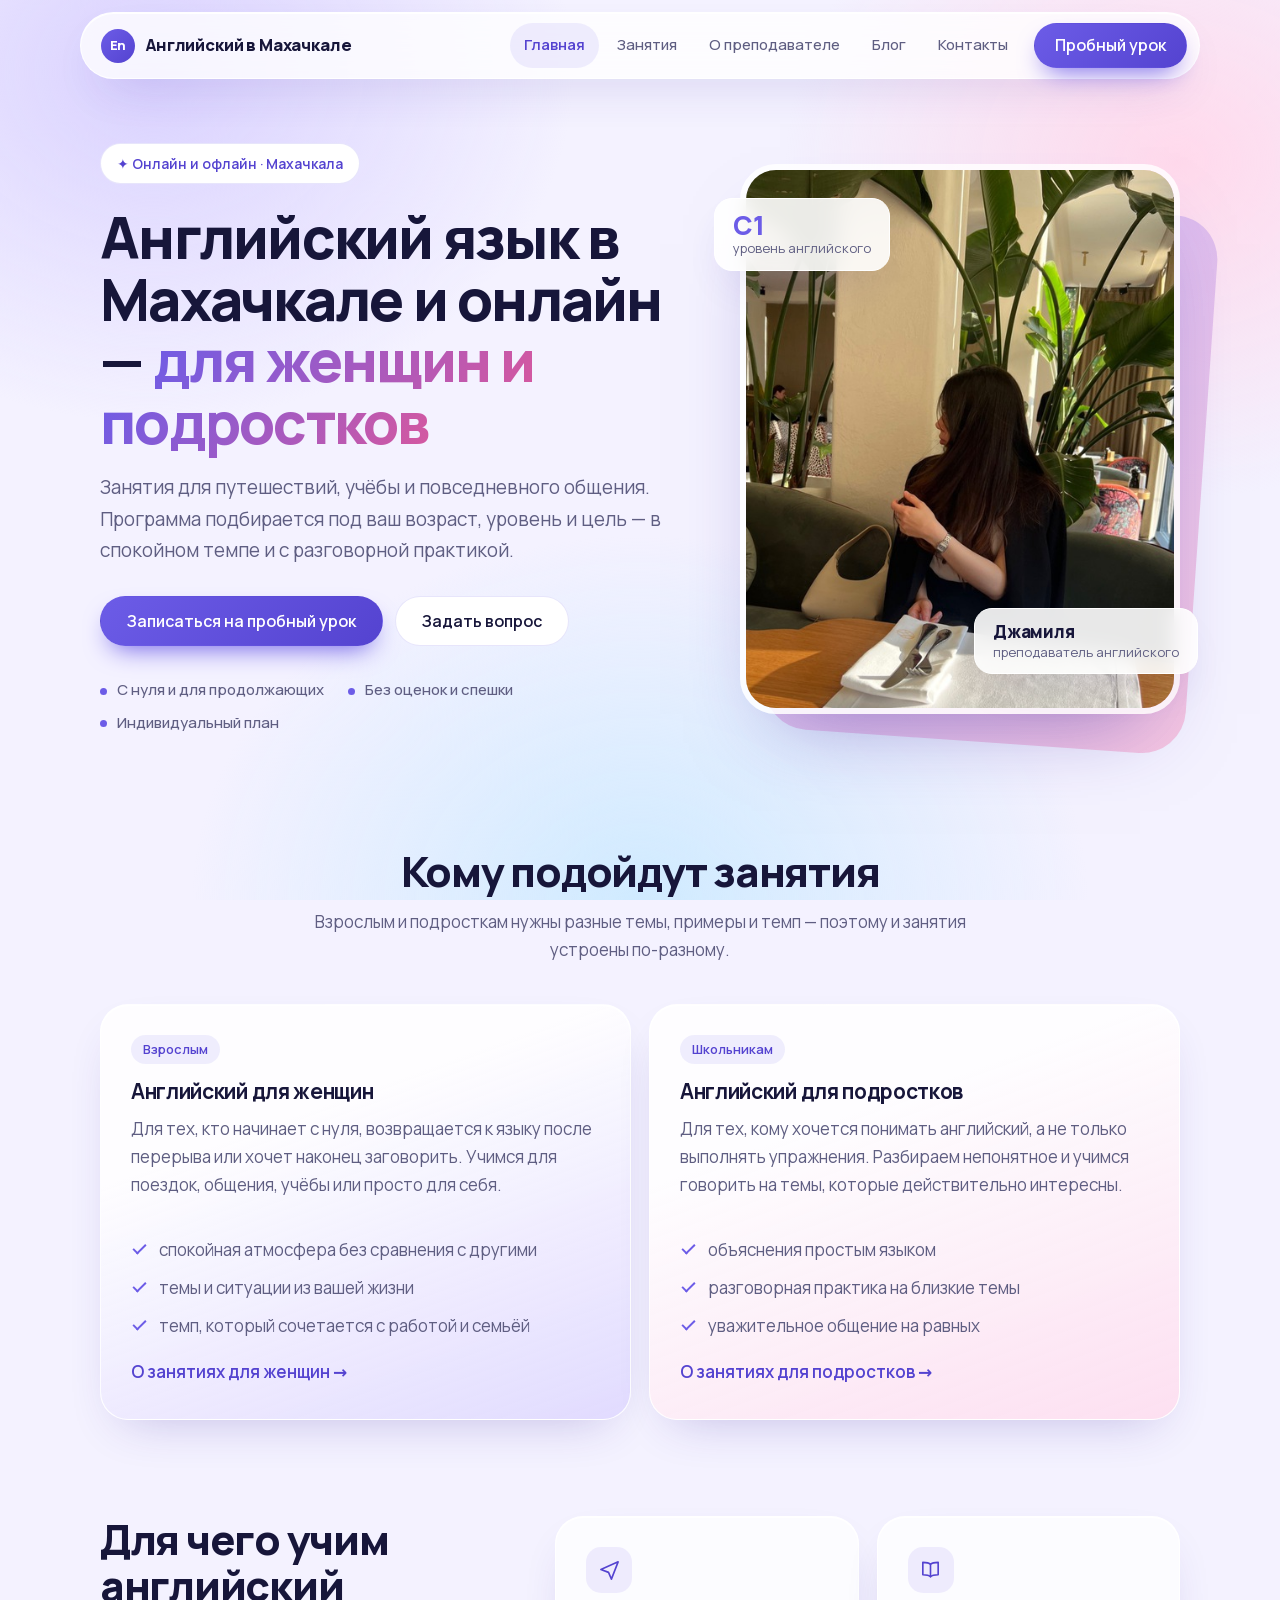
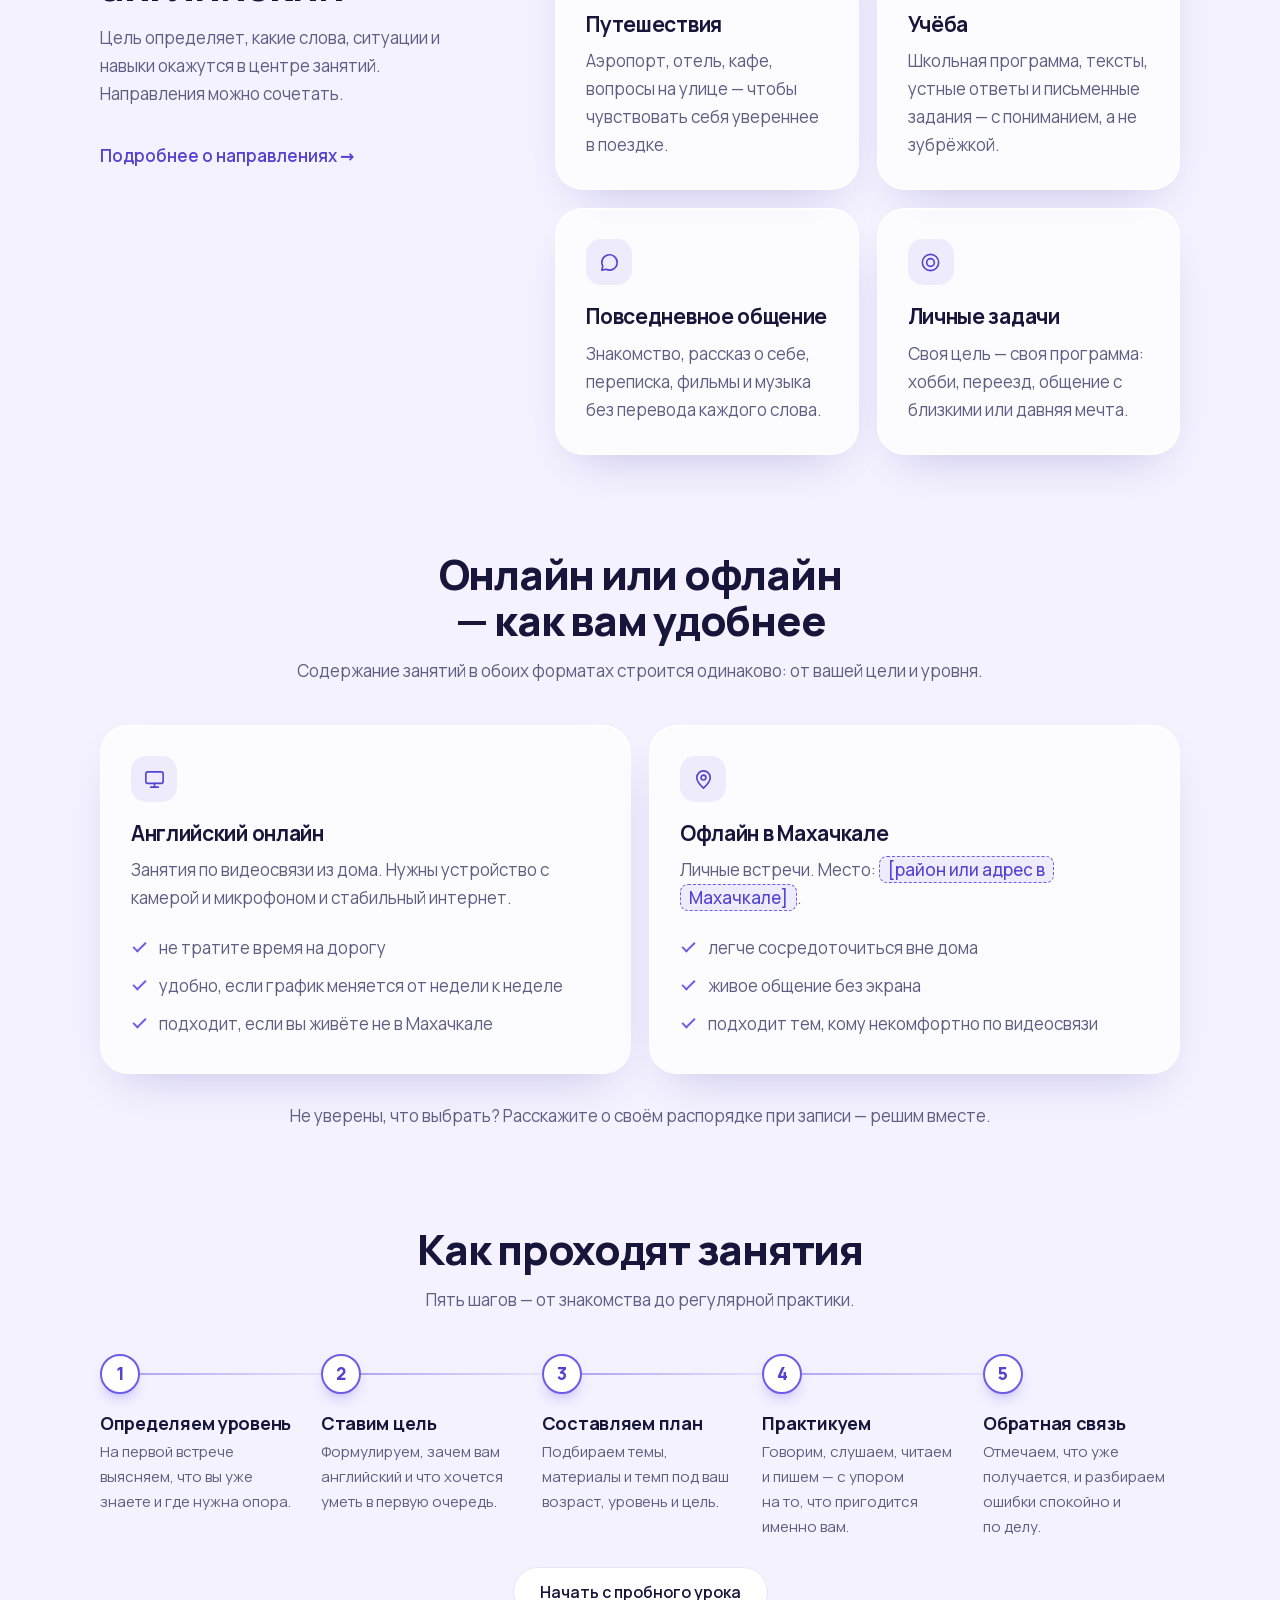
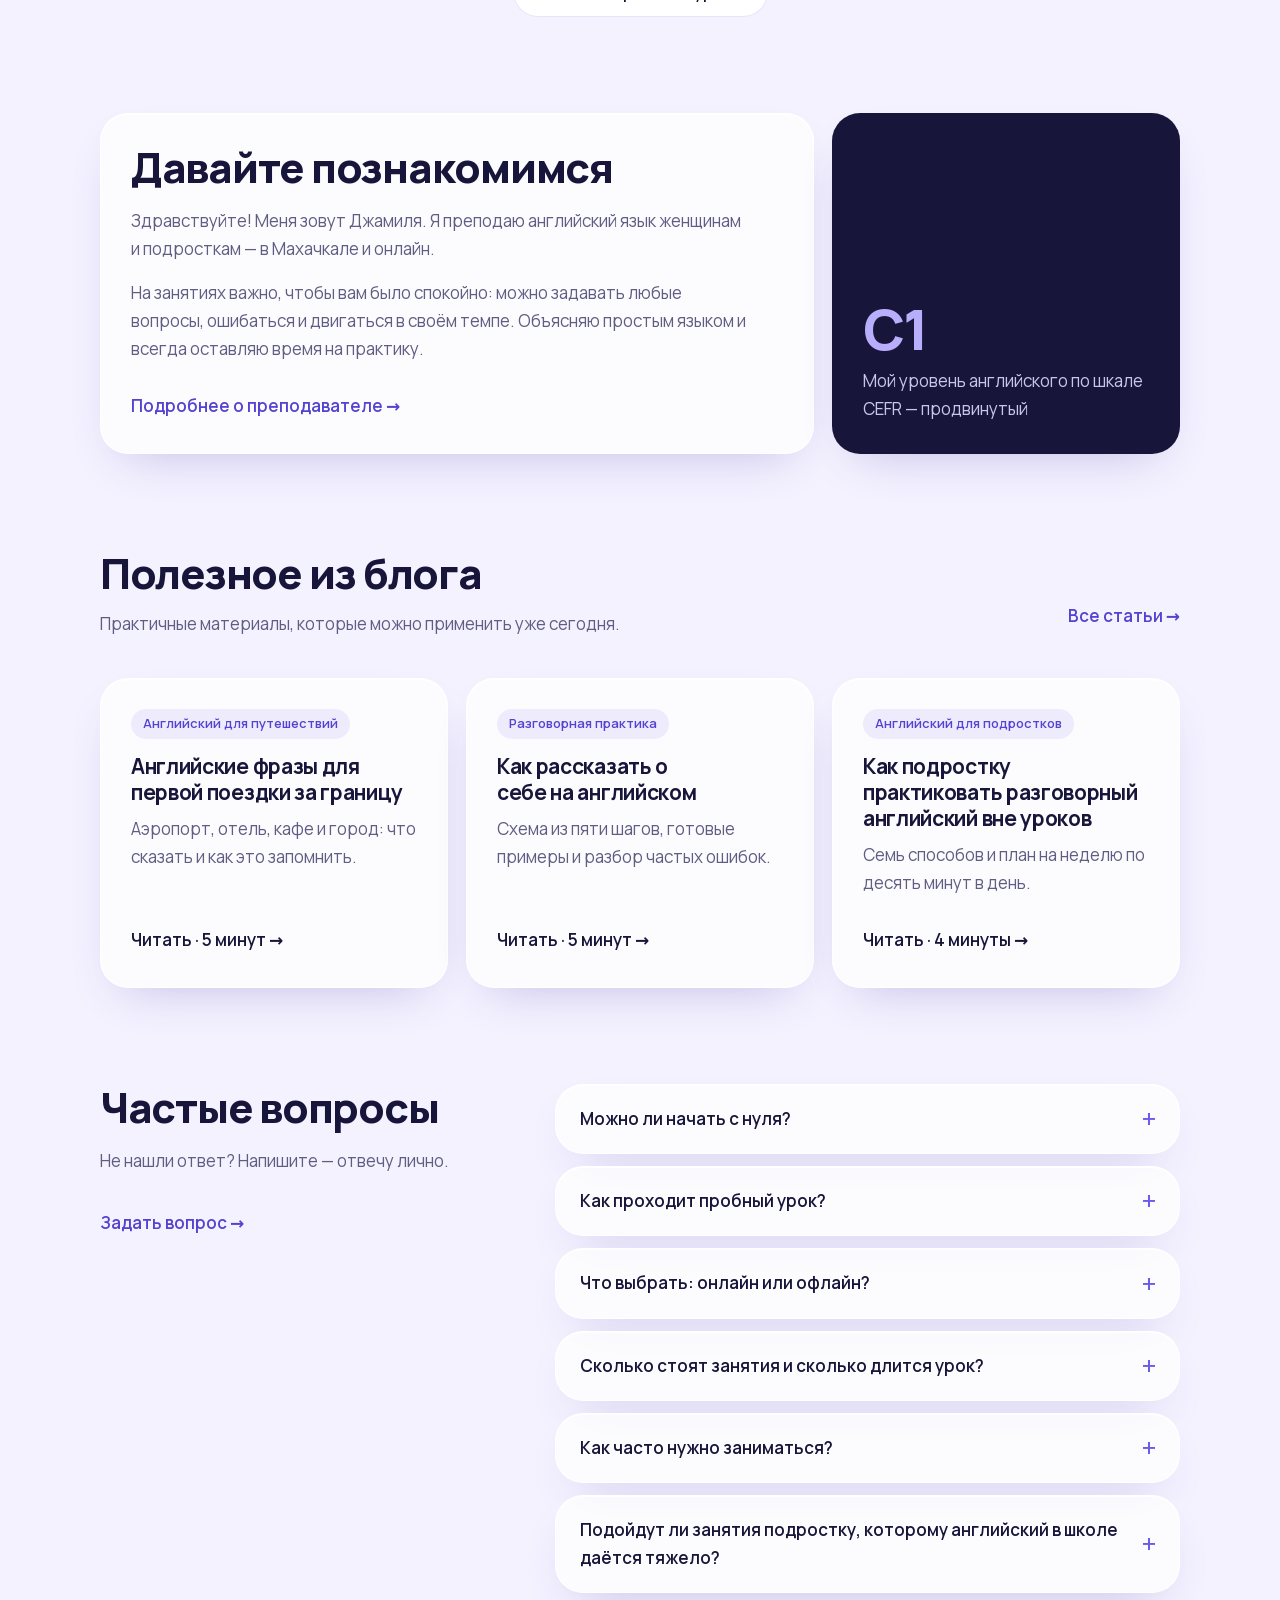
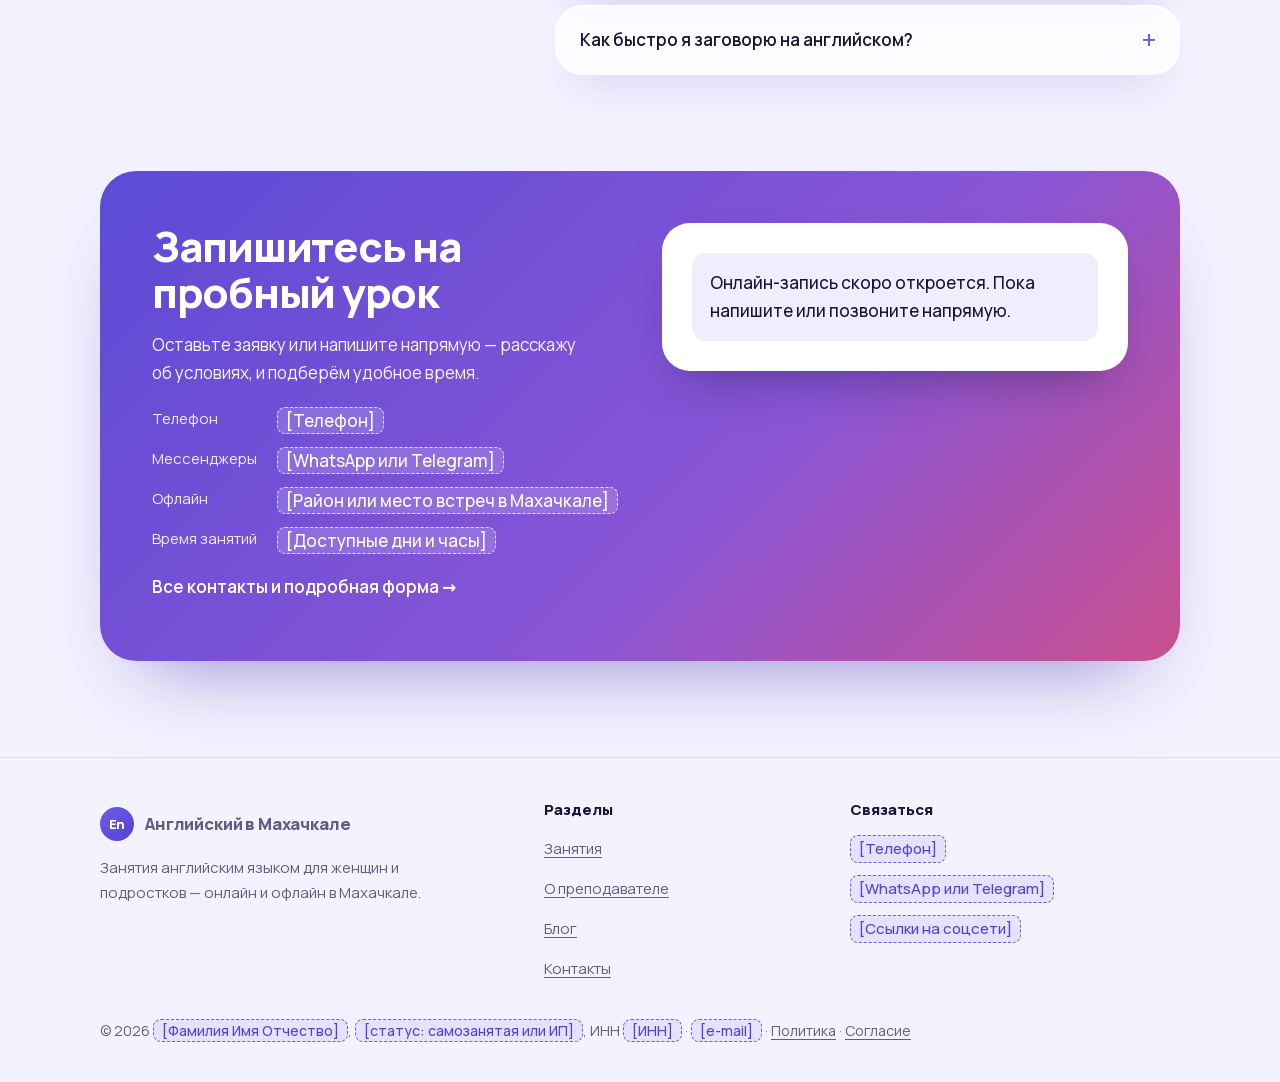
==== commit 9c1cbfff: "Правки по рекомендациям юриста и исправление страницы 404 - отдельная страница согласия на обработку" ====
--- a/index.html
+++ b/index.html
@@ -12,9 +12,9 @@
 <meta property="og:description" content="Занятия английским для путешествий, учёбы и повседневного общения. Программа подбирается под возраст, уровень и цель.">
 <link rel="icon" href="favicon.svg" type="image/svg+xml">
 <link rel="preload" href="fonts/manrope-cyrillic.woff2" as="font" type="font/woff2" crossorigin>
-<link rel="stylesheet" href="css/style.css?v=5">
+<link rel="stylesheet" href="css/style.css?v=6">
 <script>document.documentElement.className = 'js'</script>
-<script src="js/site.js?v=5" defer></script>
+<script src="js/site.js?v=6" defer></script>
 <script type="application/ld+json">
 {
   "@context": "https://schema.org",
@@ -306,6 +306,13 @@
             <input id="q-contact" name="contact" type="text" autocomplete="tel" required>
           </div>
           <fieldset class="field">
+            <legend>Кто будет заниматься</legend>
+            <div class="opts">
+              <label class="opt"><input type="radio" name="age" value="Взрослый" required><span>Взрослый</span></label>
+              <label class="opt"><input type="radio" name="age" value="Подросток"><span>Подросток</span></label>
+            </div>
+          </fieldset>
+          <fieldset class="field">
             <legend>Формат занятий</legend>
             <div class="opts">
               <label class="opt"><input type="radio" name="format" value="Онлайн" required><span>Онлайн</span></label>
@@ -313,7 +320,8 @@
               <label class="opt"><input type="radio" name="format" value="Пока выбираю"><span>Пока выбираю</span></label>
             </div>
           </fieldset>
-          <label class="consent"><input type="checkbox" name="consent" required><span>Соглашаюсь на обработку персональных данных в соответствии с <a href="politika-konfidentsialnosti.html">политикой конфиденциальности</a></span></label>
+          <label class="consent"><input type="checkbox" name="consent" required><span>Даю <a href="soglasie.html">согласие на обработку персональных данных</a>. С <a href="politika-konfidentsialnosti.html">политикой обработки персональных данных</a> ознакомлен(а).</span></label>
+          <label class="consent" data-parent-consent hidden><input type="checkbox" name="parent_consent"><span>Я — родитель или законный представитель ученика и даю согласие на обработку его персональных данных на тех же условиях.</span></label>
           <div class="hp" aria-hidden="true"><label>Не заполняйте это поле <input type="text" name="website" tabindex="-1" autocomplete="off"></label></div>
           <button class="btn" type="submit">Записаться на пробный урок</button>
           <p class="form-status" role="status" aria-live="polite"></p>
@@ -349,7 +357,7 @@
         </ul>
       </div>
     </div>
-    <p class="footer-bottom">© 2026 Джамиля · <a href="politika-konfidentsialnosti.html">Политика конфиденциальности</a></p>
+    <p class="footer-bottom">© 2026 <span class="fill">[Фамилия Имя Отчество]</span>, <span class="fill">[статус: самозанятая или ИП]</span>, ИНН <span class="fill">[ИНН]</span> · <span class="fill">[e-mail]</span> · <a href="politika-konfidentsialnosti.html">Политика</a> · <a href="soglasie.html">Согласие</a></p>
   </div>
 </footer>
 
--- a/css/style.css
+++ b/css/style.css
@@ -332,6 +332,9 @@
 .form-status.is-ok { color: var(--ok); background: rgba(29, 122, 76, .1); }
 .form-status.is-error { color: var(--danger); background: rgba(179, 38, 30, .08); }
 .hp { position: absolute; left: -9999px; }
+[hidden] { display: none !important; }
+.form.is-off > :not(h2):not(.form-off-note) { display: none; }
+.form-off-note { margin: 0; padding: 16px 18px; border-radius: var(--radius-sm); background: var(--accent-soft); color: var(--ink); font-weight: 500; }
 
 /* Блок записи на главной */
 .signup { display: grid; grid-template-columns: minmax(0, 1fr) minmax(0, 1fr); gap: 44px; align-items: start; padding: 52px; border-radius: 36px; background: var(--gradient); color: #fff; box-shadow: 0 40px 80px -44px rgba(60, 40, 160, .6); }
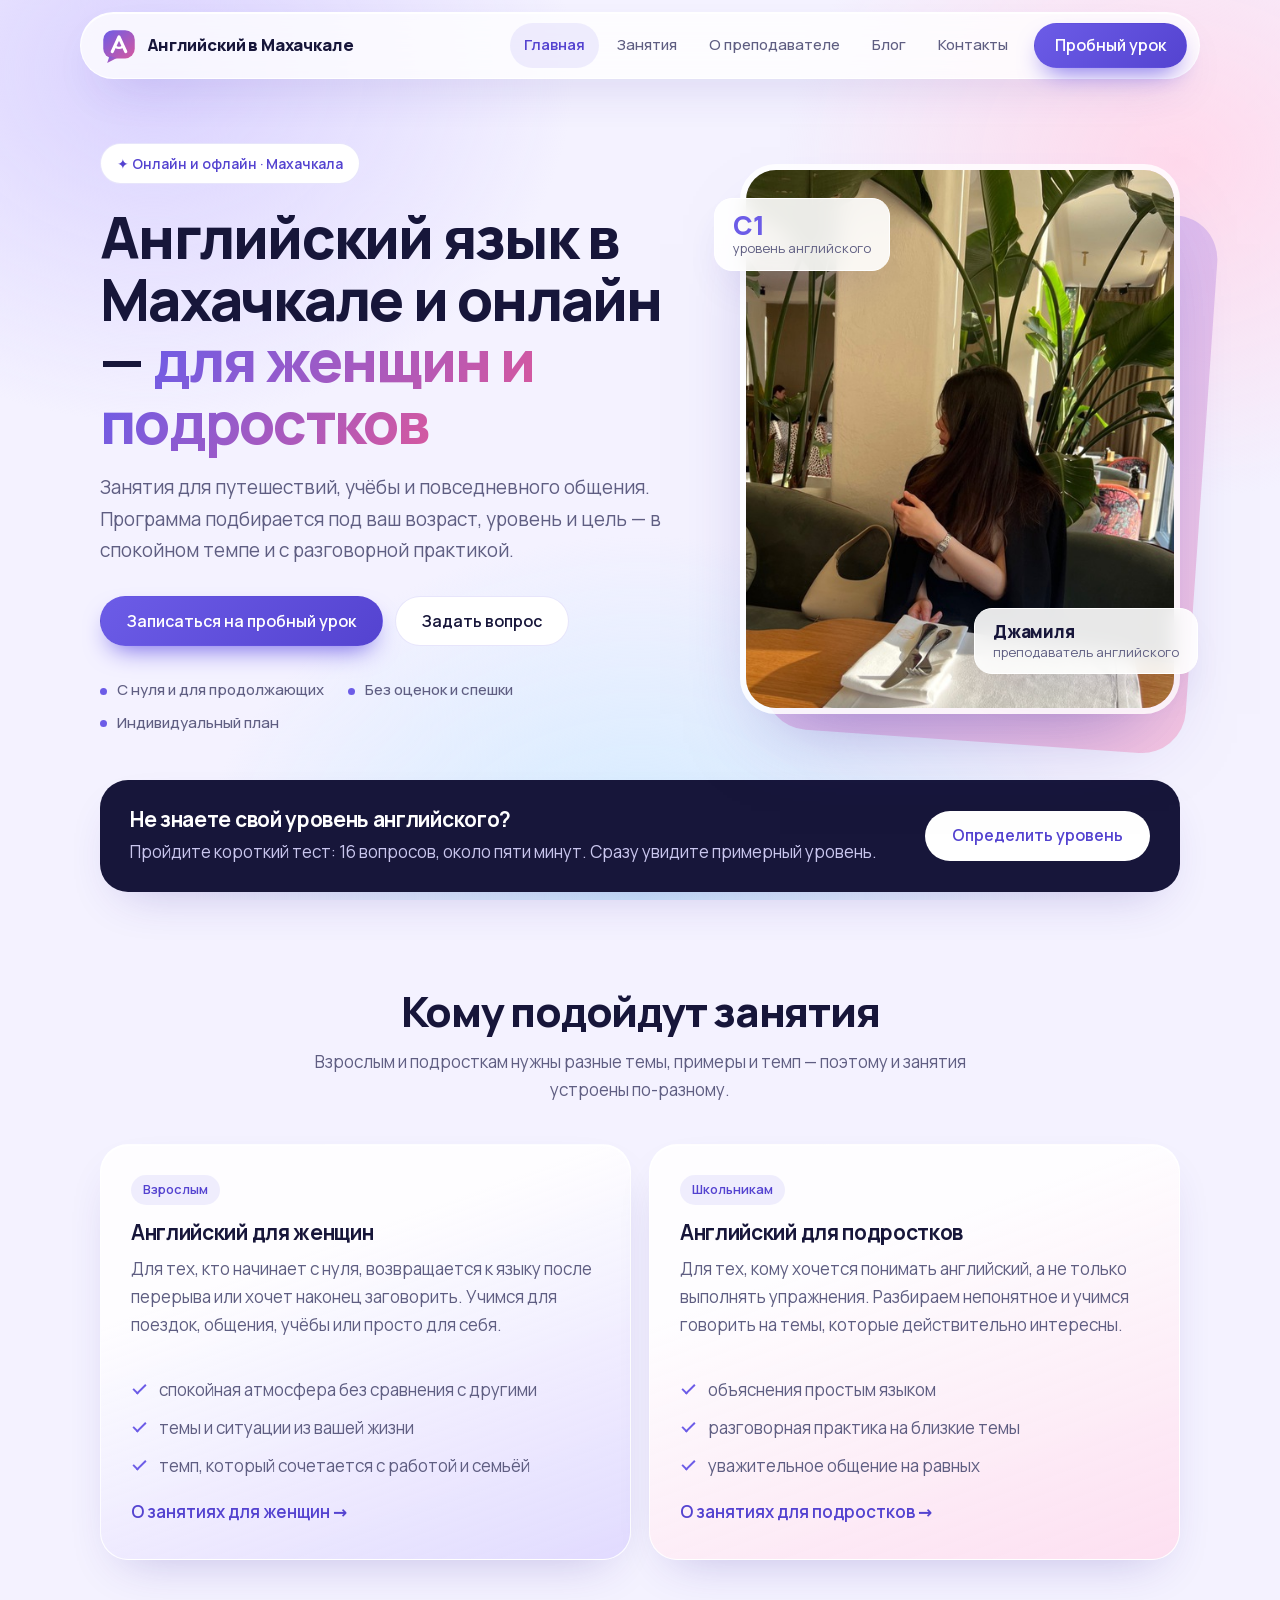
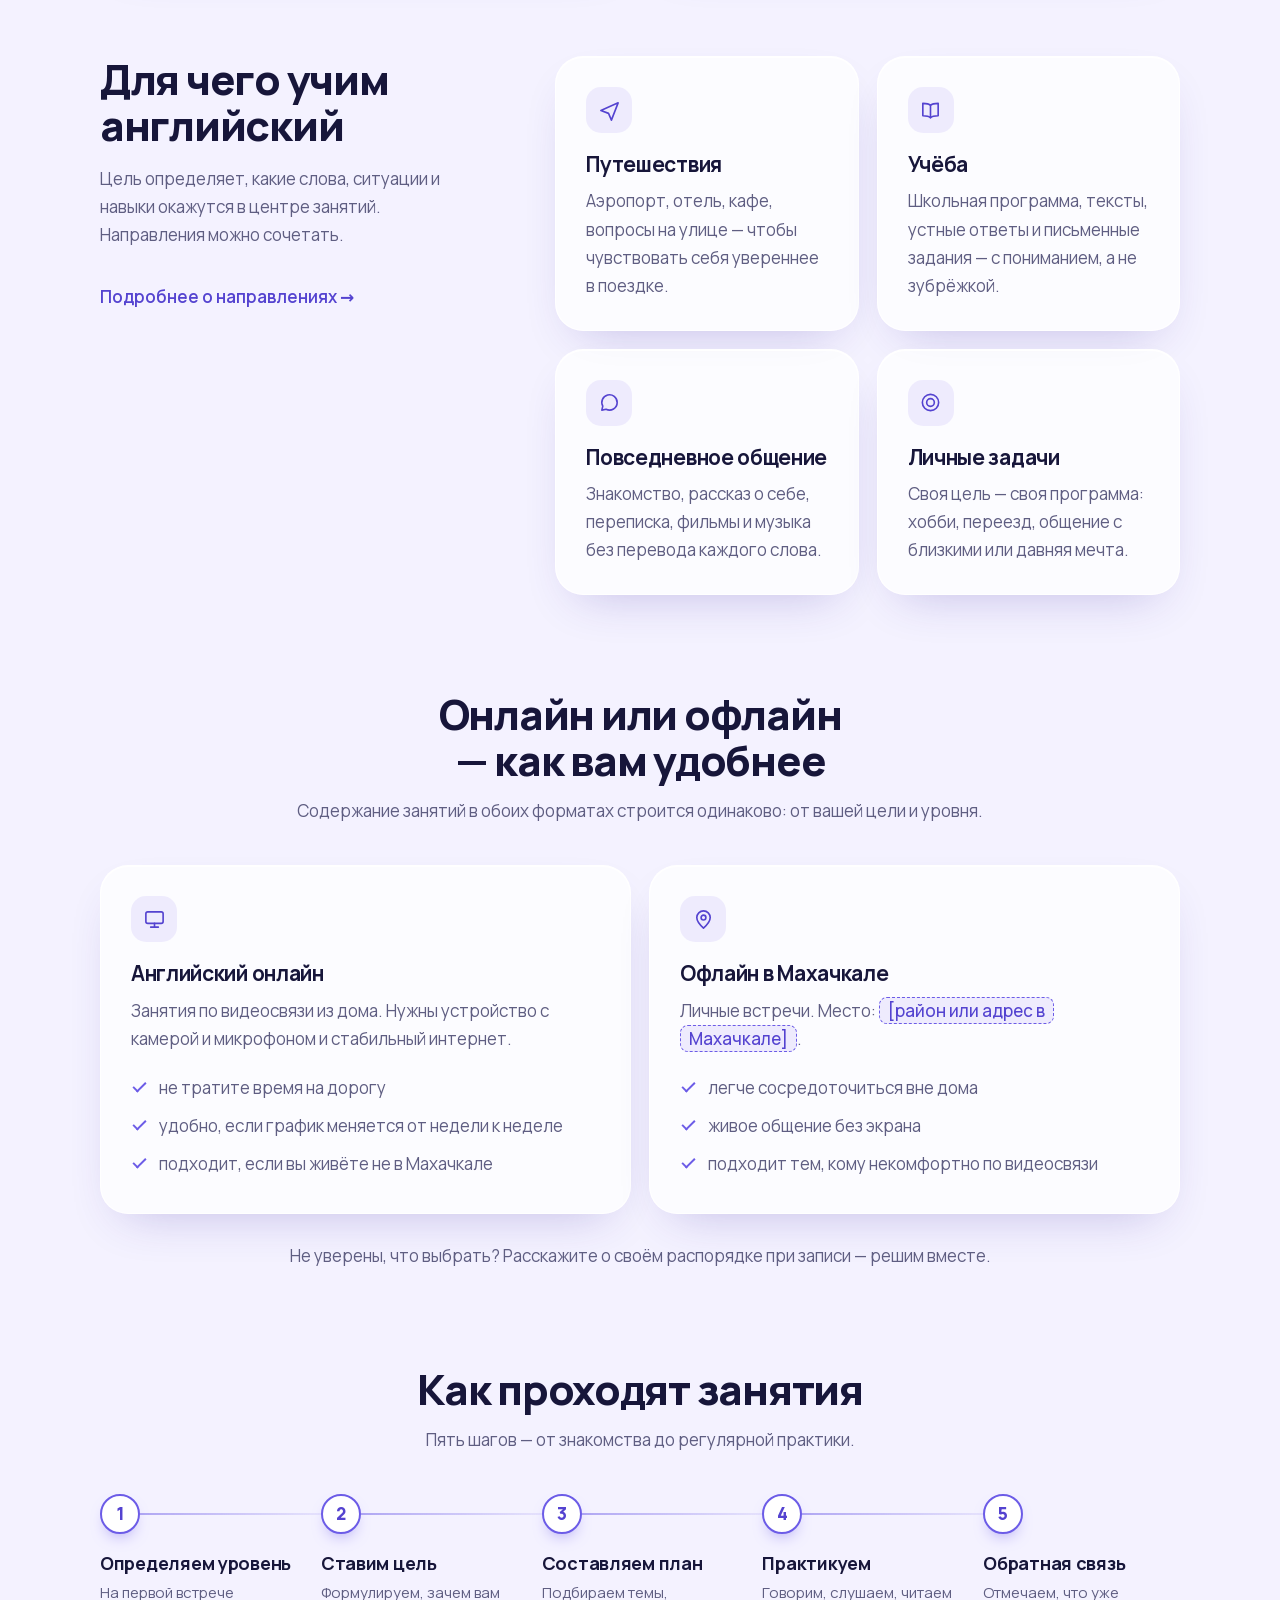
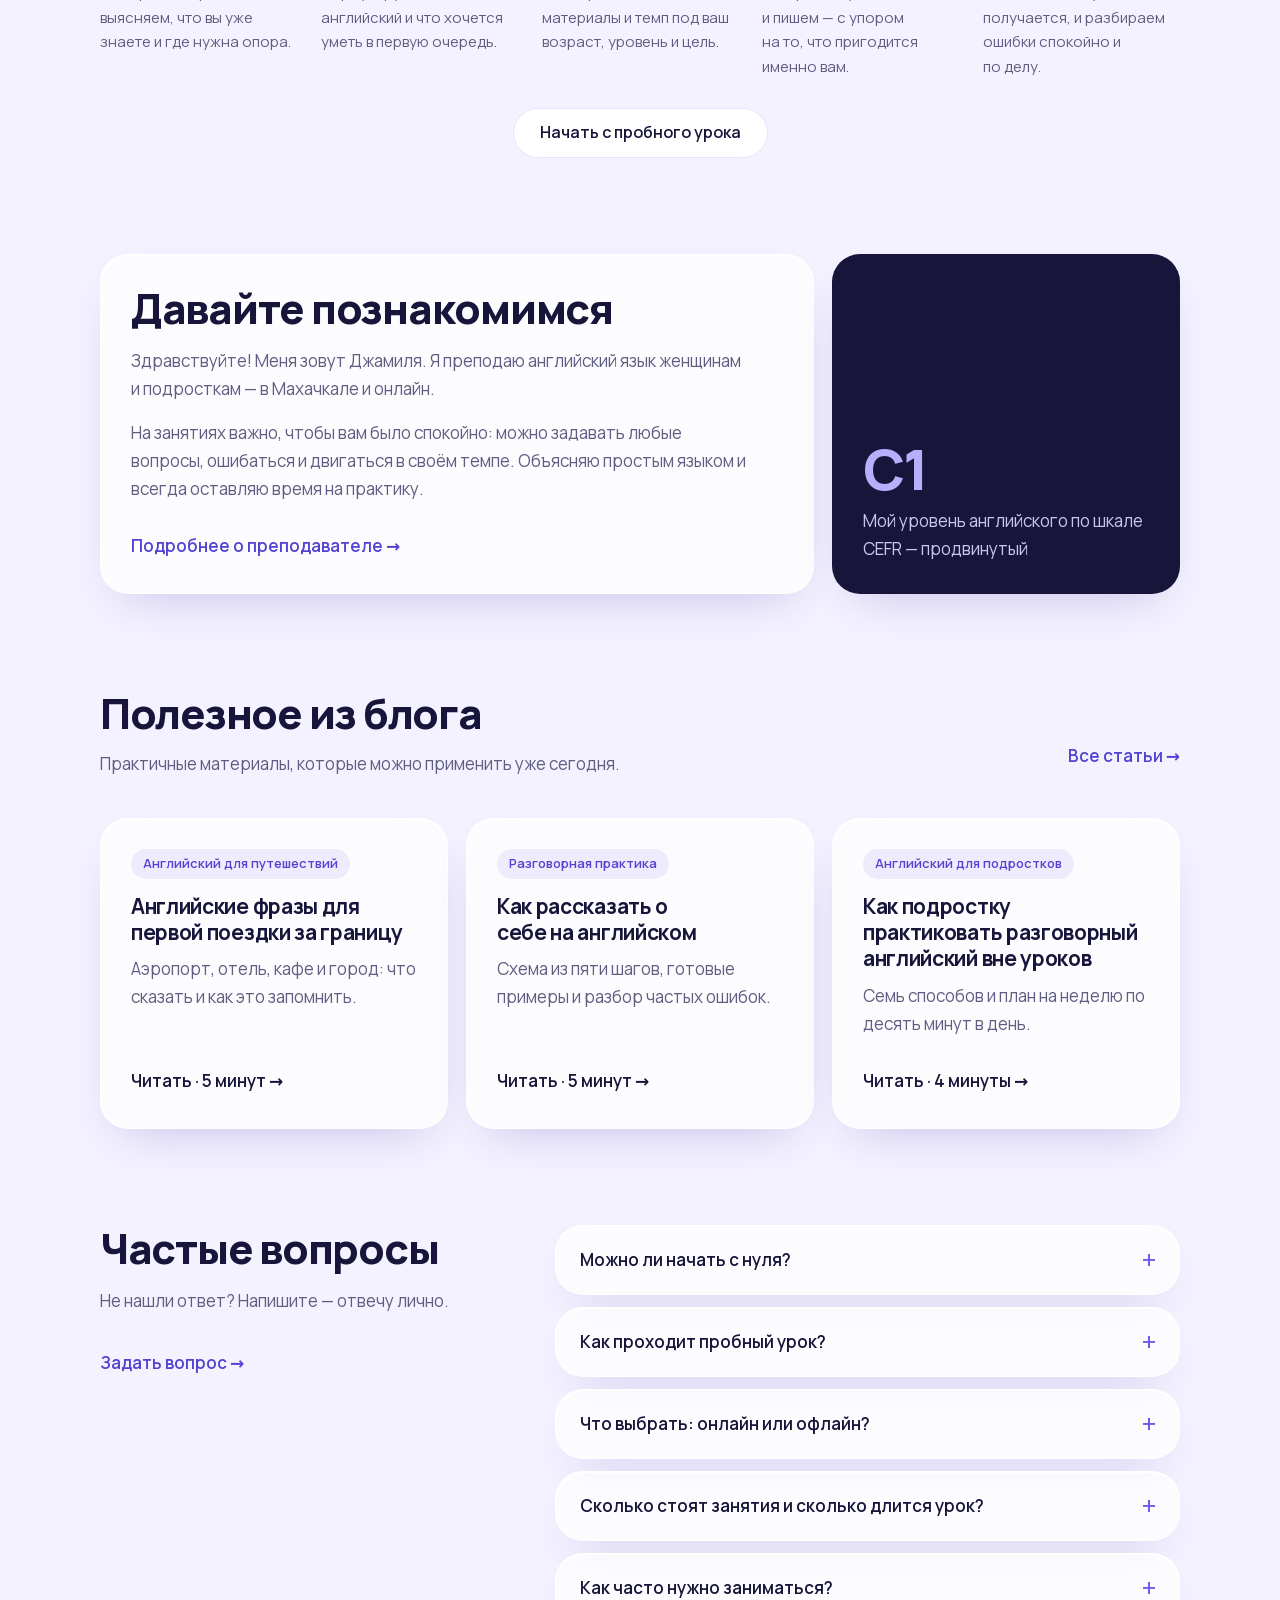
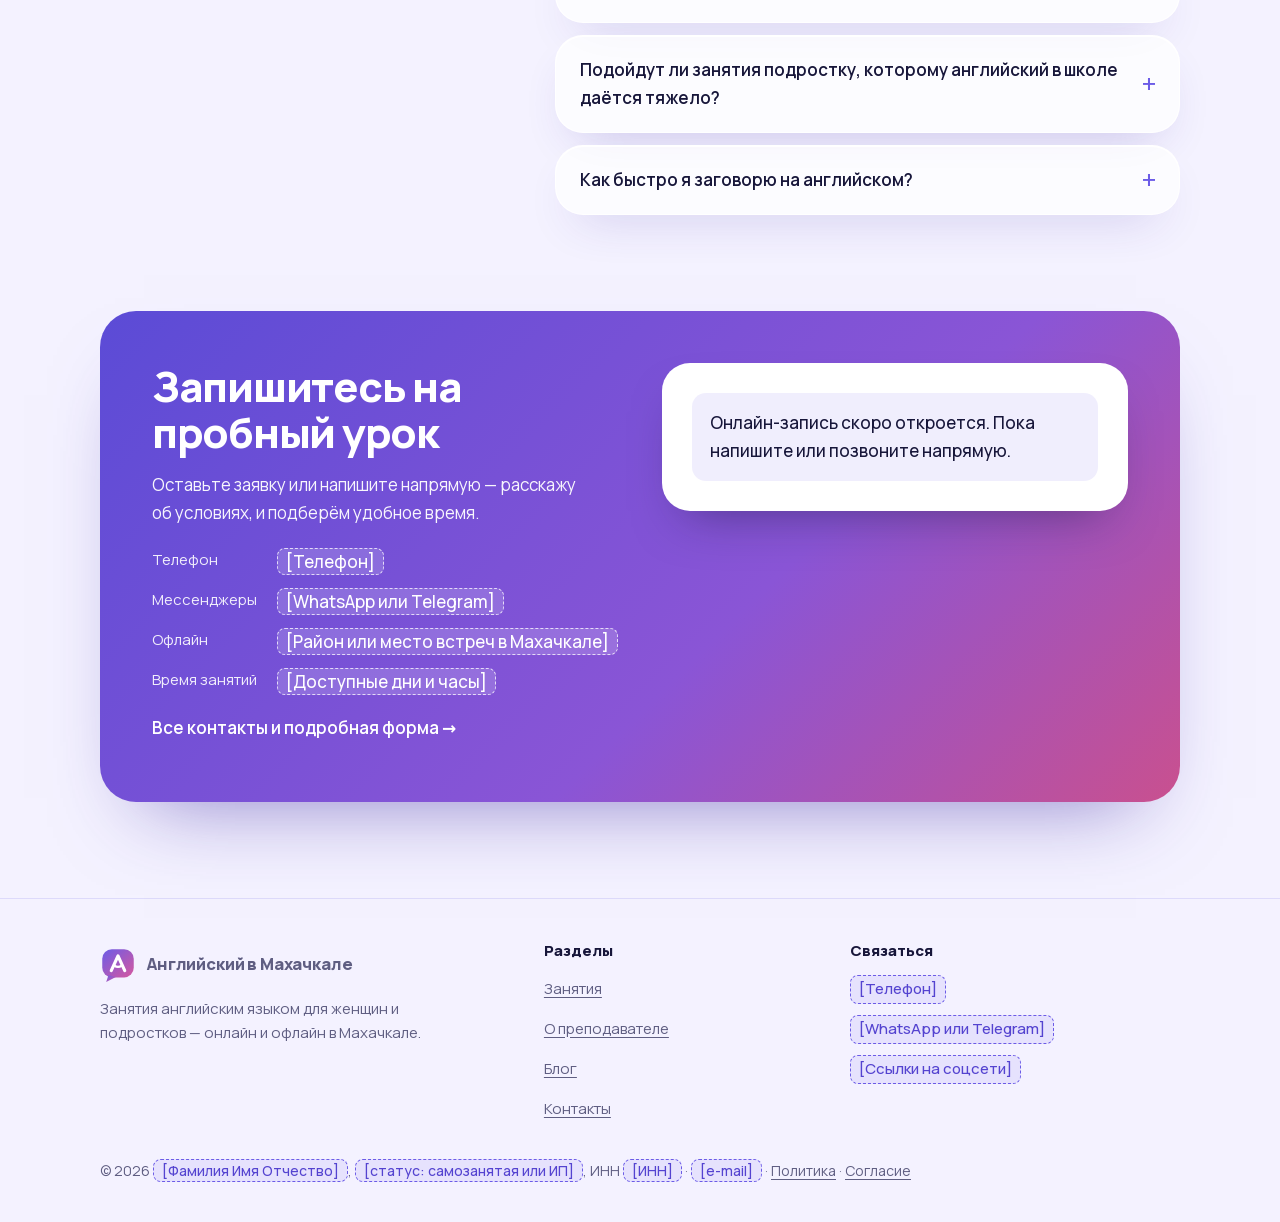
==== commit ef437cf0: "Логотип и тест на уровень английского - новый знак в шапке, подвале и на значке вкладки - плашка «Не" ====
--- a/index.html
+++ b/index.html
@@ -12,9 +12,9 @@
 <meta property="og:description" content="Занятия английским для путешествий, учёбы и повседневного общения. Программа подбирается под возраст, уровень и цель.">
 <link rel="icon" href="favicon.svg" type="image/svg+xml">
 <link rel="preload" href="fonts/manrope-cyrillic.woff2" as="font" type="font/woff2" crossorigin>
-<link rel="stylesheet" href="css/style.css?v=6">
+<link rel="stylesheet" href="css/style.css?v=7">
 <script>document.documentElement.className = 'js'</script>
-<script src="js/site.js?v=6" defer></script>
+<script src="js/site.js?v=7" defer></script>
 <script type="application/ld+json">
 {
   "@context": "https://schema.org",
@@ -59,7 +59,7 @@
 <a class="skip" href="#main">Перейти к содержанию</a>
 
 <header class="site-header">
-  <a class="logo" href="index.html" aria-label="Английский в Махачкале — на главную"><span class="logo-mark" aria-hidden="true">En</span>Английский в Махачкале</a>
+  <a class="logo" href="index.html" aria-label="Английский в Махачкале — на главную"><img class="logo-mark" src="images/logo.svg" width="36" height="36" alt="">Английский в Махачкале</a>
   <button class="nav-toggle" type="button" aria-expanded="false" aria-controls="site-nav"><span class="sr-only">Меню</span><span aria-hidden="true"></span></button>
   <nav id="site-nav" class="site-nav" aria-label="Основная навигация">
     <a href="index.html" aria-current="page">Главная</a>
@@ -95,6 +95,16 @@
         </figure>
         <p class="float float-a"><strong>C1</strong>уровень английского</p>
         <p class="float float-b"><strong>Джамиля</strong>преподаватель английского</p>
+      </div>
+    </section>
+
+    <section class="section tight" aria-labelledby="h-test">
+      <div class="level-banner">
+        <div>
+          <h2 id="h-test" class="h3">Не знаете свой уровень английского?</h2>
+          <p>Пройдите короткий тест: 16 вопросов, около пяти минут. Сразу увидите примерный уровень.</p>
+        </div>
+        <a class="btn" href="test-urovnya.html">Определить уровень</a>
       </div>
     </section>
 
@@ -336,7 +346,7 @@
   <div class="wrap">
     <div class="footer-grid">
       <div>
-        <a class="logo" href="index.html"><span class="logo-mark" aria-hidden="true">En</span>Английский в Махачкале</a>
+        <a class="logo" href="index.html"><img class="logo-mark" src="images/logo.svg" width="36" height="36" alt="">Английский в Махачкале</a>
         <p>Занятия английским языком для женщин и подростков — онлайн и офлайн в Махачкале.</p>
       </div>
       <nav aria-label="Разделы сайта">
--- a/css/style.css
+++ b/css/style.css
@@ -148,7 +148,7 @@
 }
 .logo { display: inline-flex; align-items: center; gap: 10px; min-height: 44px; font-weight: 800; font-size: 16.5px; line-height: 1.15; color: var(--ink); text-decoration: none; letter-spacing: -.01em; }
 .logo:hover { color: var(--ink); }
-.logo-mark { flex: none; width: 34px; height: 34px; border-radius: 50%; background: linear-gradient(135deg, var(--accent), var(--accent-dark)); color: #fff; display: grid; place-items: center; font-size: 13px; }
+.logo-mark { flex: none; width: 36px; height: 36px; }
 .site-nav { display: flex; align-items: center; gap: 4px; font-size: 15px; font-weight: 500; }
 .site-nav a { padding: 10px 14px; border-radius: 999px; color: var(--mute); text-decoration: none; transition: background .2s, color .2s; }
 .site-nav a:hover { color: var(--ink); background: rgba(108, 92, 231, .06); }
@@ -364,6 +364,30 @@
 .consent-actions { display: flex; gap: 8px; }
 .consent-bar .btn { min-height: 44px; padding: 10px 20px; font-size: 15px; }
 .consent-open .mobile-cta { display: none; }
+
+/* --- Тест на уровень ---------------------------------------------------- */
+.level-banner { display: flex; align-items: center; justify-content: space-between; gap: 20px 32px; flex-wrap: wrap; padding: 26px 30px; border-radius: var(--radius); background: var(--ink); color: #fff; box-shadow: var(--shadow); }
+.level-banner > div { flex: 1 1 320px; }
+.level-banner h2 { margin-bottom: 6px; }
+.level-banner p { margin: 0; color: #c9c6ee; }
+.level-banner .btn { background: #fff; color: var(--accent-dark); box-shadow: none; }
+.quiz { max-width: 760px; margin: 0 auto; }
+.quiz-start .btn { margin-top: 22px; }
+.quiz-top { display: flex; justify-content: space-between; gap: 12px; font-size: 14px; color: var(--mute); margin-bottom: 10px; }
+.quiz-bar { height: 8px; border-radius: 999px; background: var(--accent-soft); overflow: hidden; margin-bottom: 26px; }
+.quiz-bar span { display: block; height: 100%; border-radius: 999px; background: linear-gradient(90deg, var(--accent), var(--accent-pink)); transition: width .35s var(--ease); }
+.quiz-q { font-size: clamp(21px, 2.6vw, 27px); font-weight: 800; letter-spacing: -.02em; line-height: 1.3; margin: 0 0 20px; color: var(--ink) !important; }
+.quiz-options { display: grid; grid-template-columns: 1fr 1fr; gap: 10px; }
+.quiz-options button { min-height: 56px; padding: 14px 18px; border-radius: var(--radius-sm); border: 1px solid var(--field-line); background: #fff; color: var(--ink); font: inherit; font-weight: 600; text-align: left; cursor: pointer; transition: border-color .2s, background .2s, transform .2s var(--ease); }
+.quiz-options button:hover { border-color: var(--accent); background: rgba(108, 92, 231, .05); }
+.quiz-options button:active { transform: scale(.98); }
+.quiz-options .skip-q { grid-column: 1 / -1; background: transparent; border-style: dashed; color: var(--mute); font-weight: 500; text-align: center; }
+.quiz-result { text-align: center; }
+.quiz-level { font-size: clamp(56px, 10vw, 88px); font-weight: 800; letter-spacing: -.04em; line-height: 1; margin: 6px 0 8px; background: linear-gradient(120deg, var(--accent), var(--accent-pink)); -webkit-background-clip: text; background-clip: text; -webkit-text-fill-color: transparent; }
+.quiz-result h2 { margin-bottom: 14px; }
+.quiz-result p { max-width: 56ch; margin-inline: auto; }
+.quiz-result .actions { justify-content: center; margin-top: 24px; }
+.quiz-good { margin-top: 18px !important; padding: 16px 18px; border-radius: var(--radius-sm); background: var(--accent-soft); color: var(--ink) !important; font-weight: 500; }
 
 /* --- Блог --------------------------------------------------------------- */
 .tag { display: inline-block; align-self: flex-start; margin-bottom: 14px; padding: 4px 12px; border-radius: 999px; background: var(--accent-soft); color: var(--accent-dark); font-size: 13px; font-weight: 600; text-decoration: none; }
@@ -499,6 +523,9 @@
   .signup-text { padding: 0 6px; }
   .signup .form { padding: 22px 18px; }
   .contacts { grid-template-columns: 1fr; gap: 2px; }
+  .level-banner { padding: 22px 20px; }
+  .level-banner .btn { width: 100%; }
+  .quiz-options { grid-template-columns: 1fr; }
   .contacts dd { margin-bottom: 12px; }
   .toc ol { columns: 1; }
   .phrases { font-size: 15px; }
